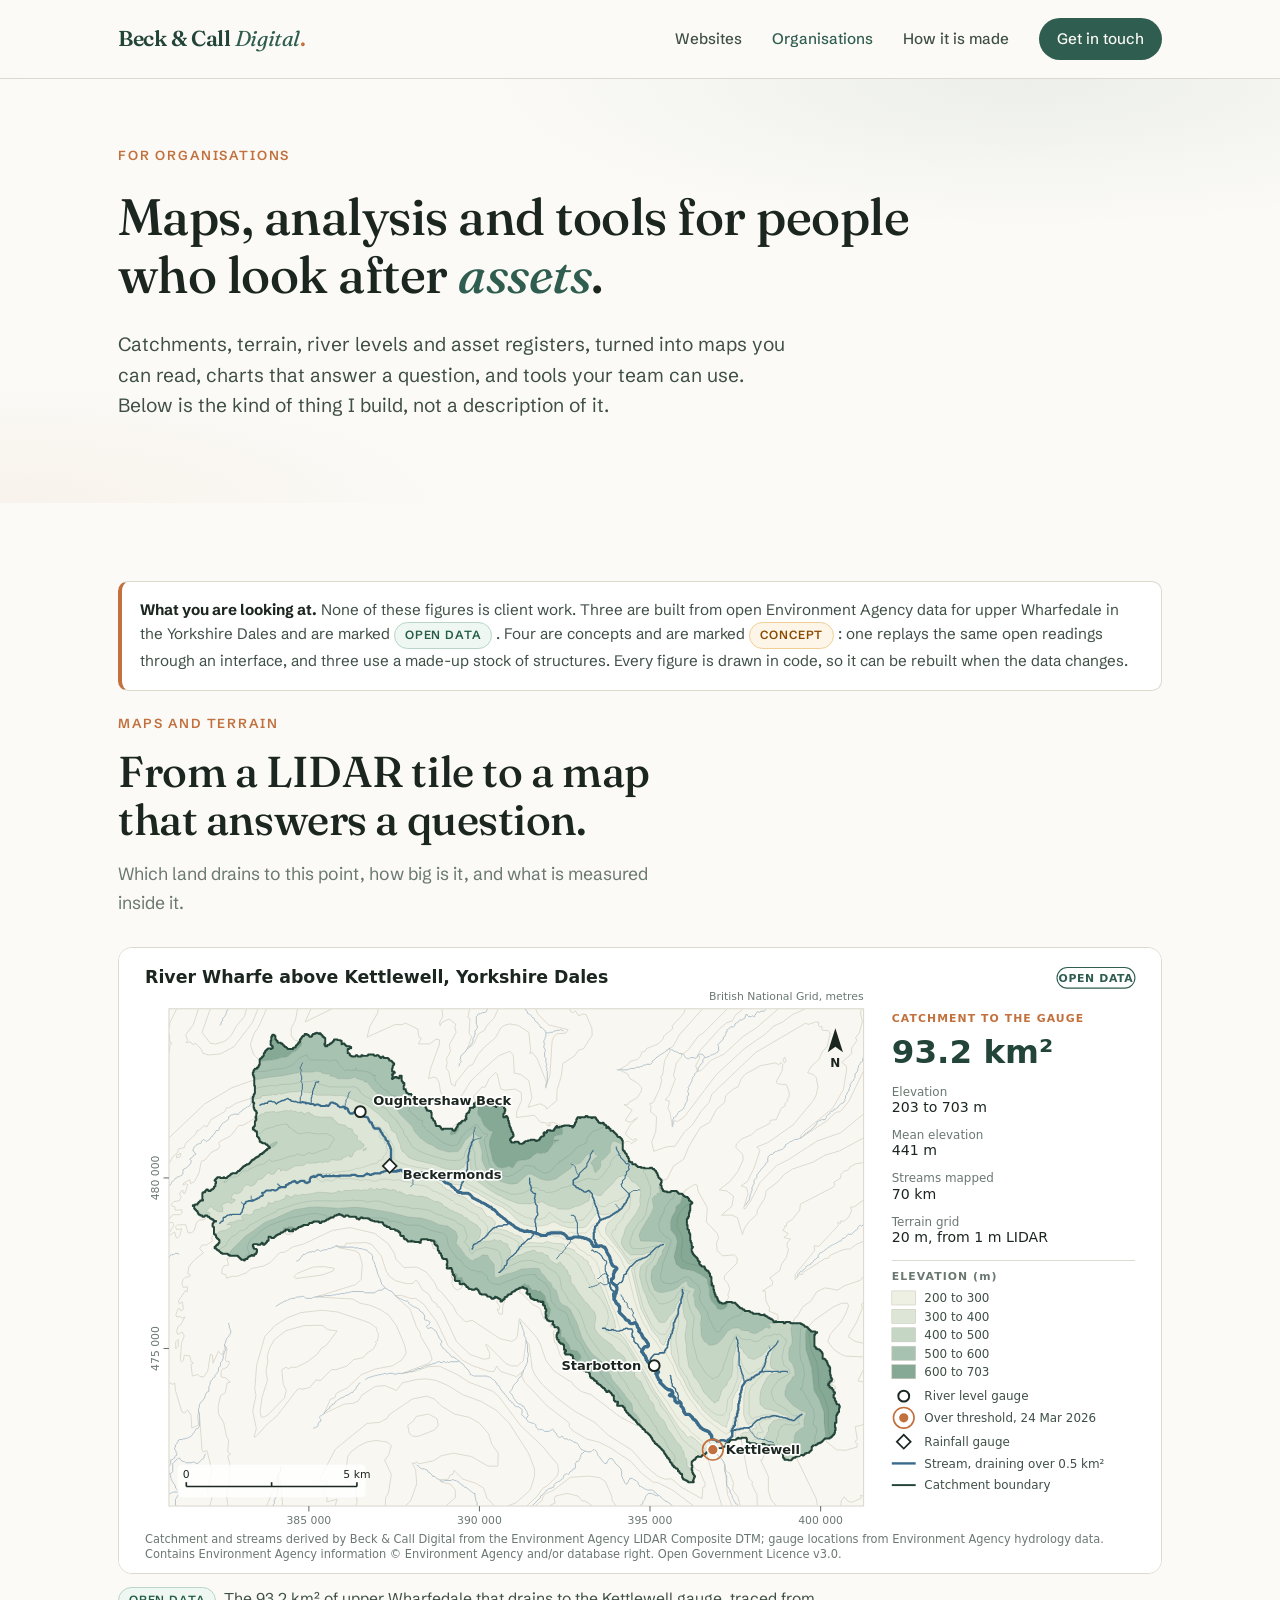
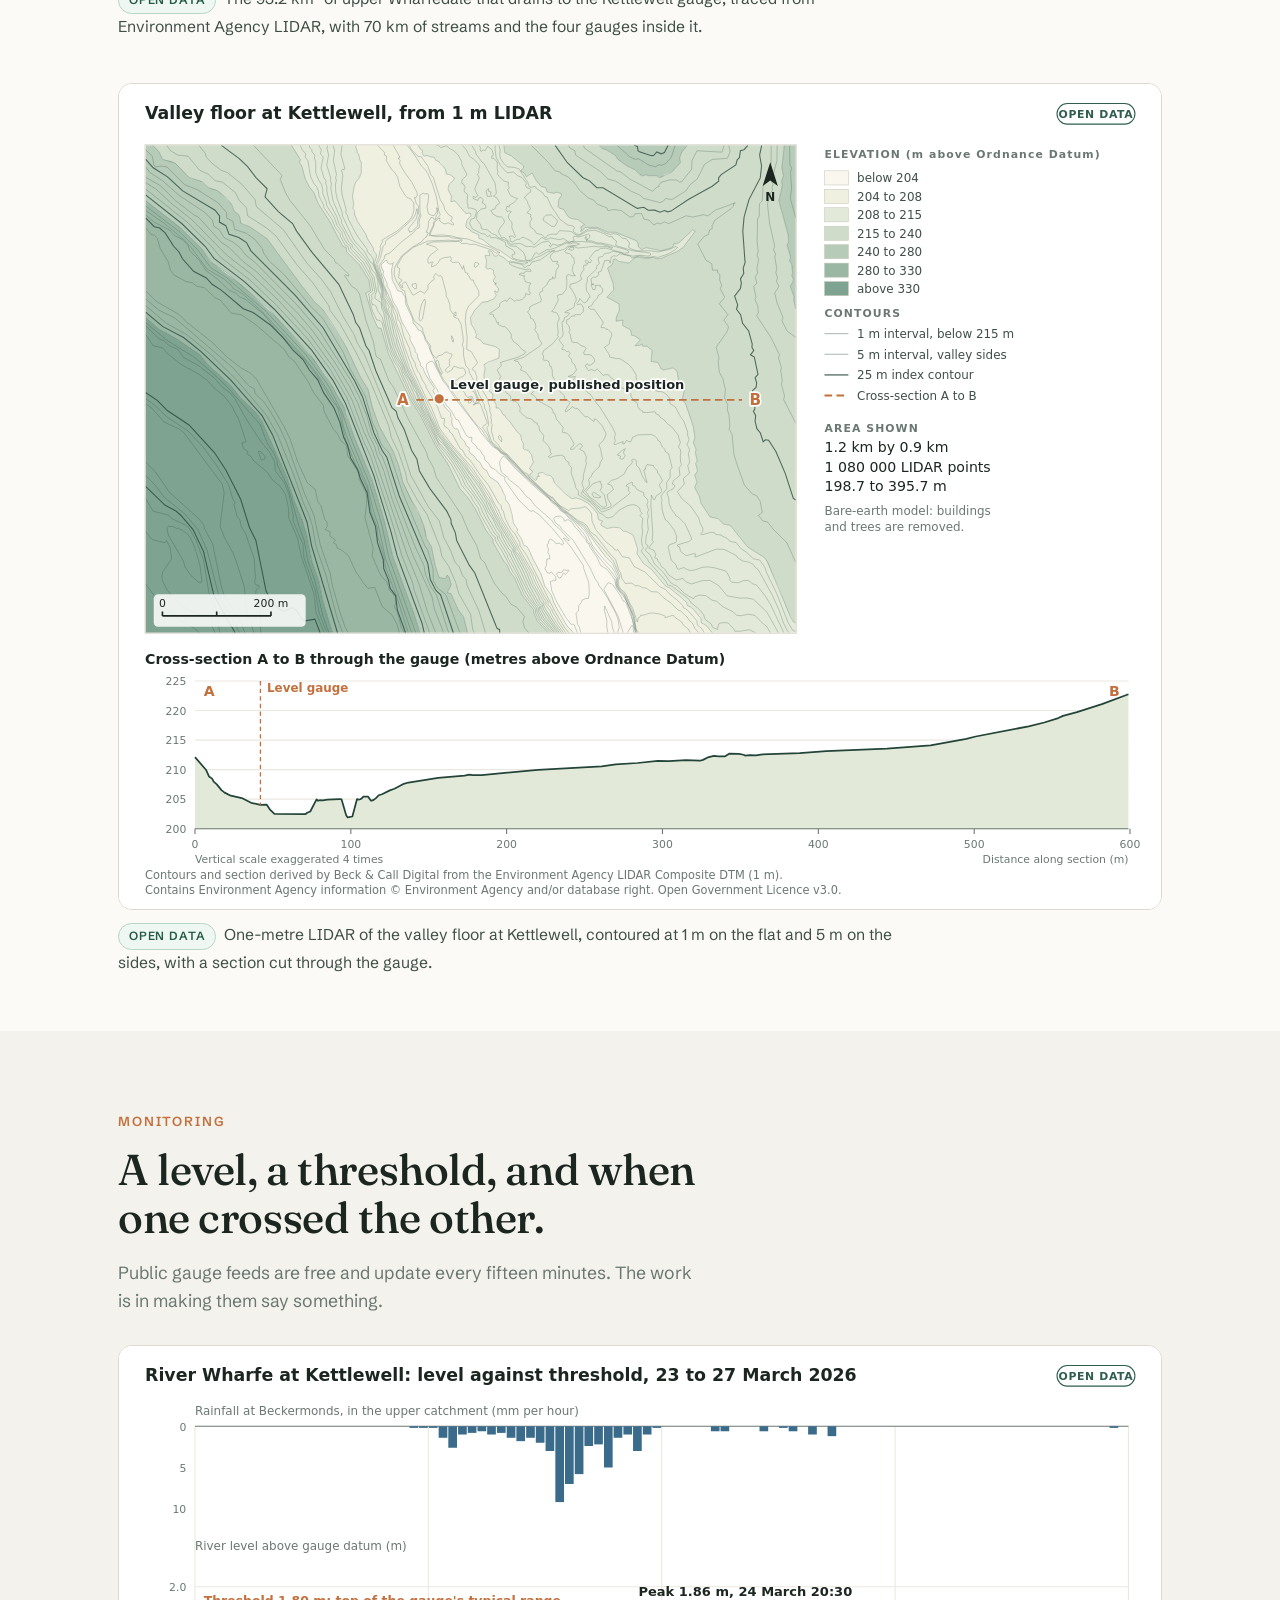
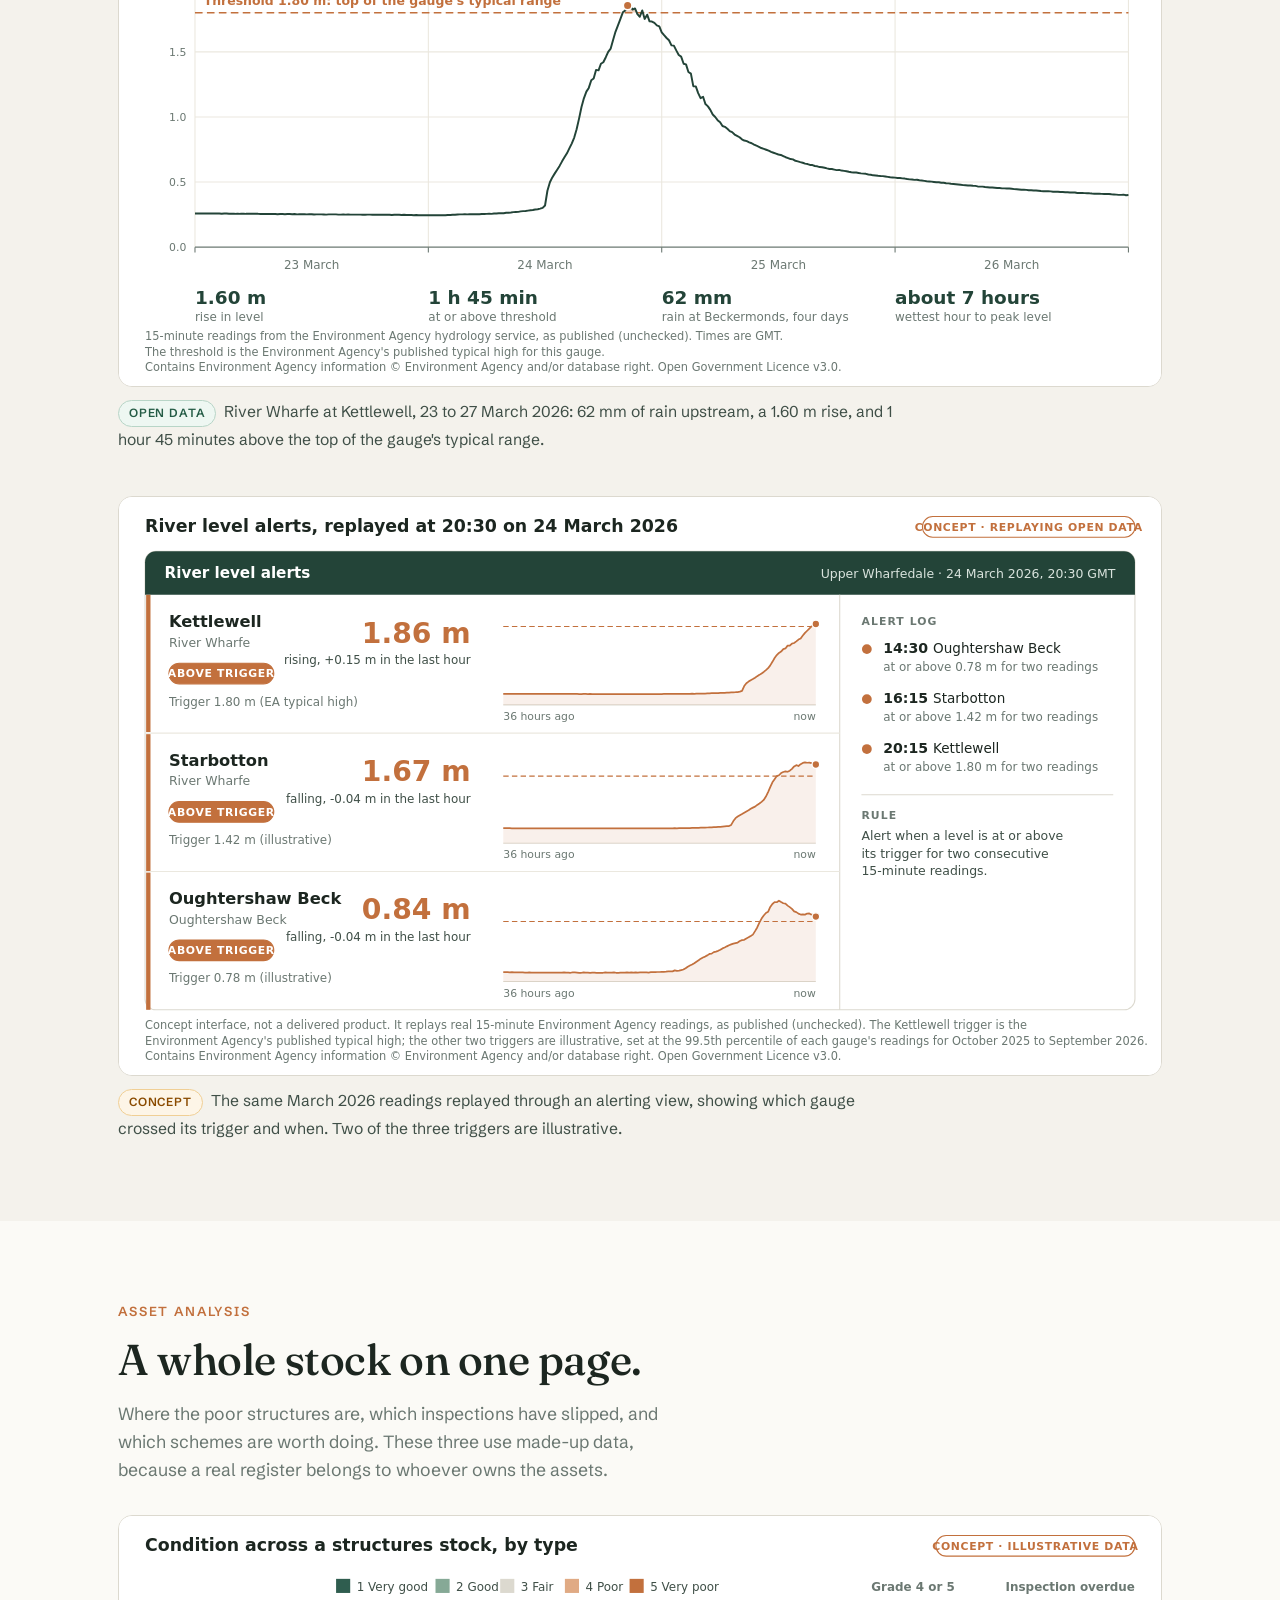
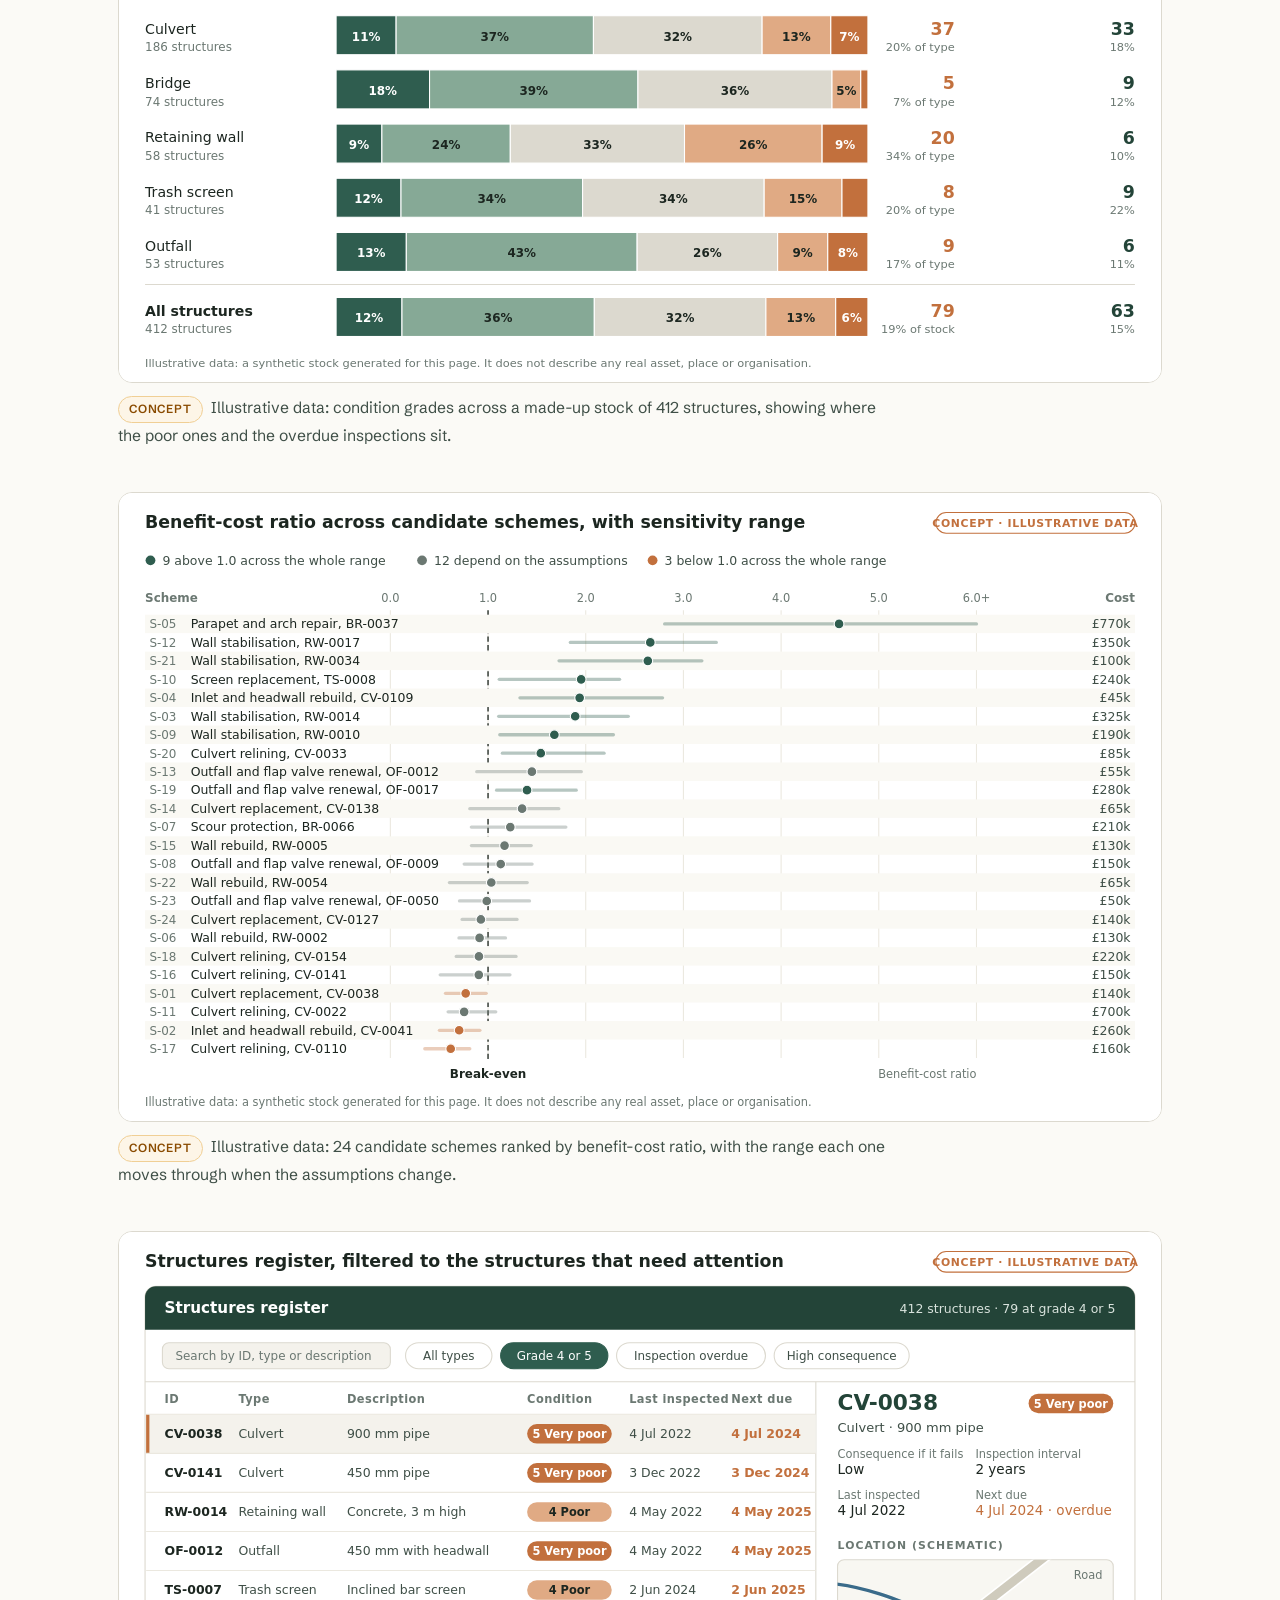
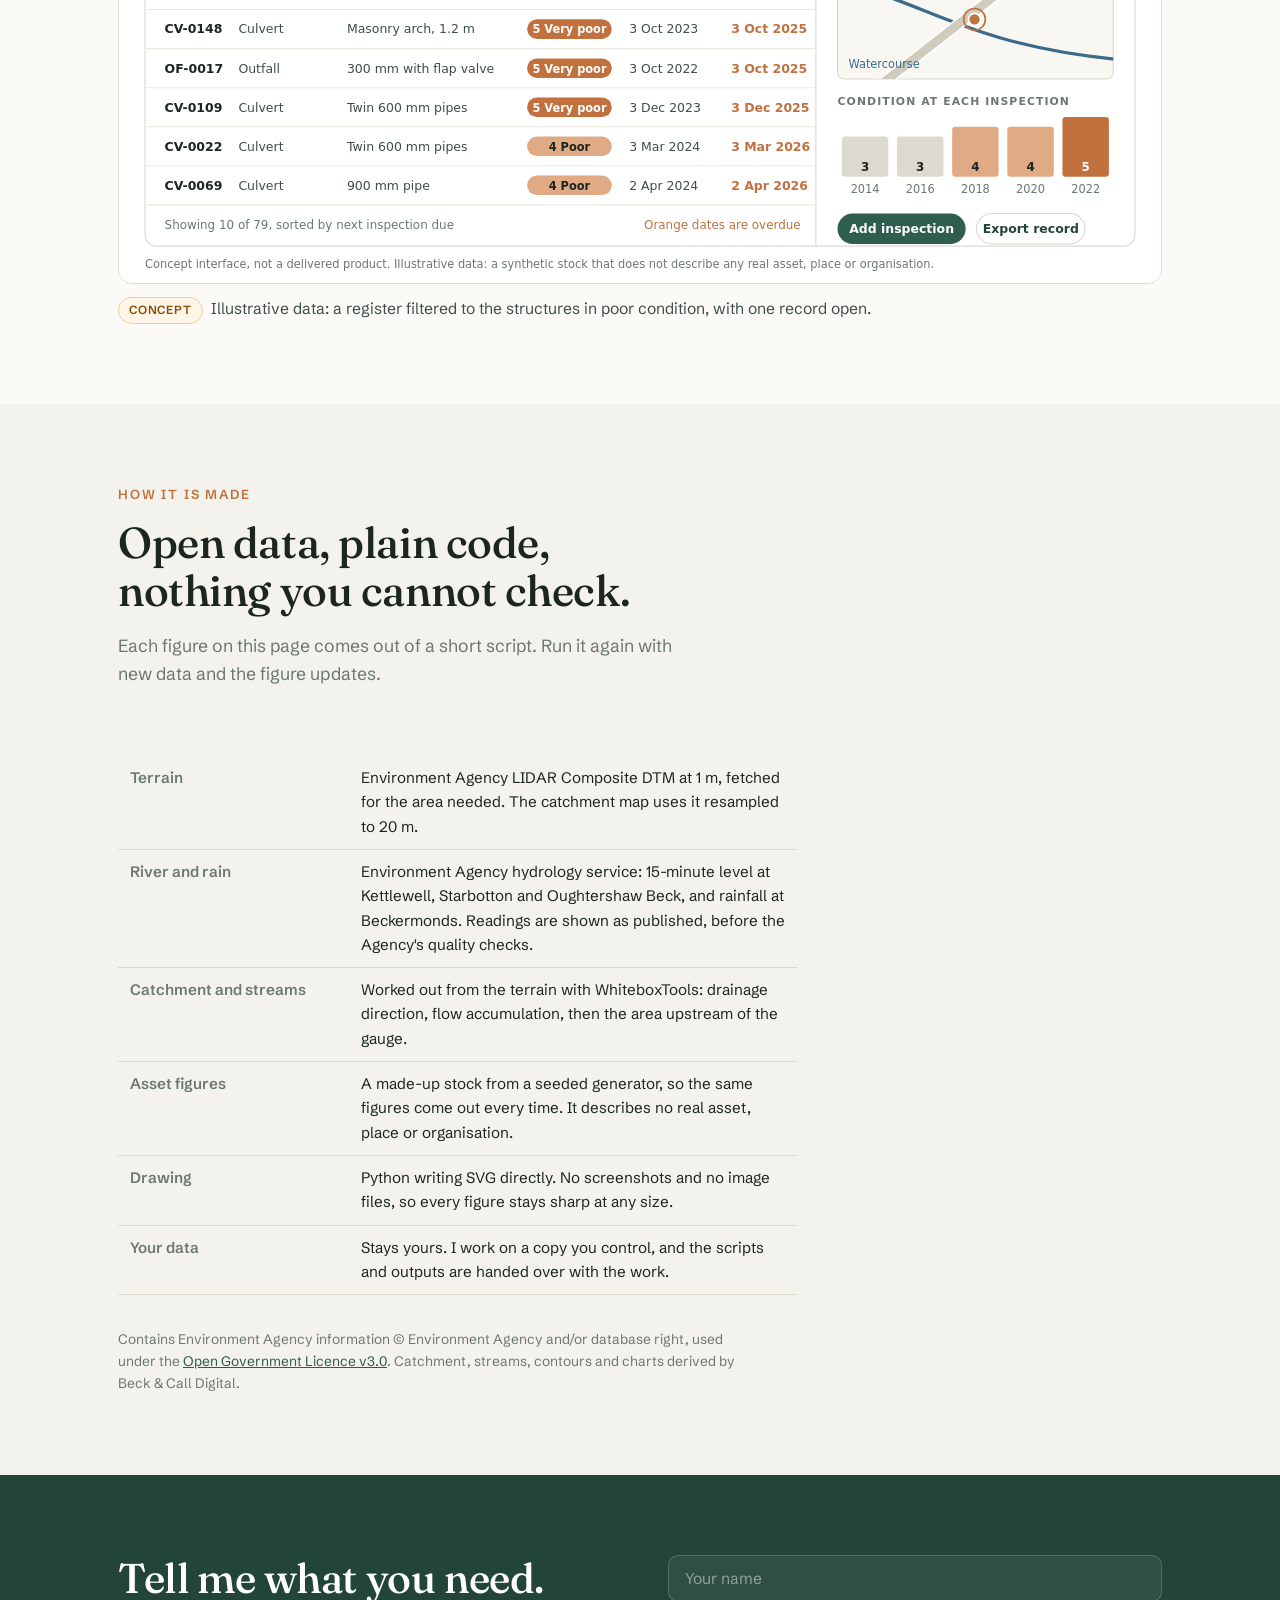
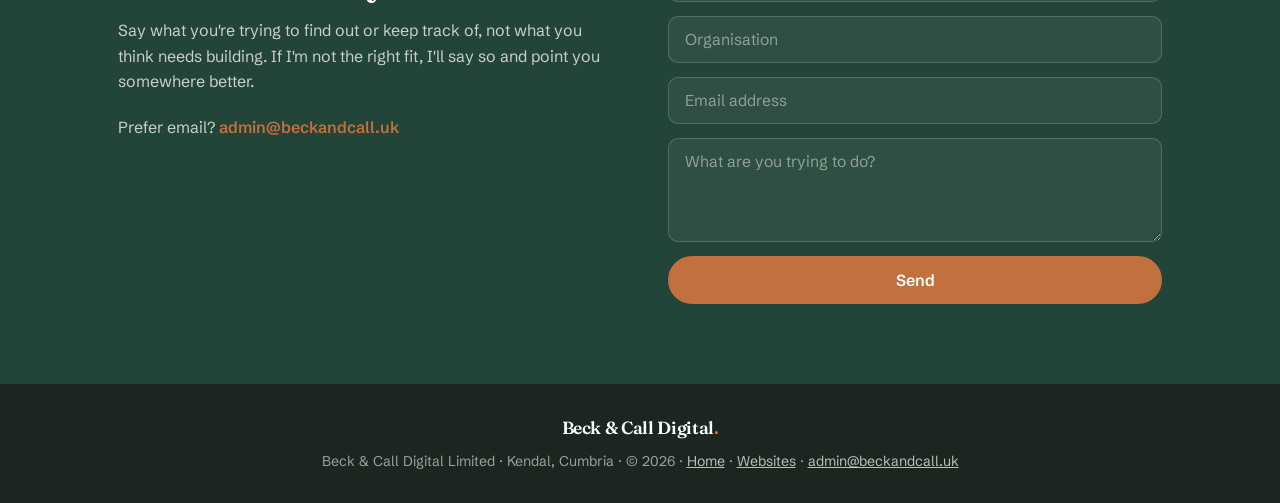
==== organisations.html @ df338431 "feat: organisations page with seven figures built in code Catchment map, LIDAR terrain, river level " ====
<!DOCTYPE html>
<html lang="en-GB">
<head>
<meta charset="UTF-8">
<meta name="viewport" content="width=device-width, initial-scale=1.0">
<title>For Organisations — Maps, Analysis and Asset Tools | Beck &amp; Call Digital</title>
<meta name="description" content="Catchment maps, LIDAR terrain, river level analysis and asset registers, built in code from open data. Examples you can inspect, each one labelled as open data or concept.">
<link rel="canonical" href="https://beckandcall.uk/organisations.html">

<meta property="og:type" content="website">
<meta property="og:url" content="https://beckandcall.uk/organisations.html">
<meta property="og:site_name" content="Beck &amp; Call Digital">
<meta property="og:title" content="For Organisations — Maps, Analysis and Asset Tools | Beck &amp; Call Digital">
<meta property="og:description" content="Catchment maps, LIDAR terrain, river level analysis and asset registers, built in code from open data.">
<meta property="og:locale" content="en_GB">
<meta name="twitter:card" content="summary">

<link rel="preconnect" href="https://fonts.googleapis.com">
<link rel="preconnect" href="https://fonts.gstatic.com" crossorigin>
<link href="https://fonts.googleapis.com/css2?family=Fraunces:opsz,wght@9..144,400;9..144,500;9..144,600&family=Schibsted+Grotesk:wght@400;500;600&display=swap" rel="stylesheet">
<link rel="stylesheet" href="assets/site.css">
</head>
<body>

<nav>
  <div class="nav-inner">
    <a class="logo" href="/">Beck &amp; Call <span class="logo-sub">Digital</span><span>.</span></a>
    <div class="nav-links">
      <a href="websites.html">Websites</a>
      <a href="organisations.html" aria-current="page">Organisations</a>
      <a href="#how">How it is made</a>
      <a href="#contact" class="nav-cta">Get in touch</a>
    </div>
  </div>
</nav>

<header class="hero short">
  <div class="wrap">
    <div class="eyebrow">For organisations</div>
    <h1>Maps, analysis and tools for people who look after <em>assets</em>.</h1>
    <p class="lede">Catchments, terrain, river levels and asset registers, turned into maps you can read, charts that answer a question, and tools your team can use. Below is the kind of thing I build, not a description of it.</p>
  </div>
</header>

<section class="tight figs">
  <div class="wrap">
    <div class="note">
      <strong>What you are looking at.</strong> None of these figures is client work. Three are built from open Environment Agency data for upper Wharfedale in the Yorkshire Dales and are marked <span class="status live">Open data</span>. Four are concepts and are marked <span class="status building">Concept</span>: one replays the same open readings through an interface, and three use a made-up stock of structures. Every figure is drawn in code, so it can be rebuilt when the data changes.
    </div>

    <div class="section-head">
      <div class="eyebrow">Maps and terrain</div>
      <h2>From a LIDAR tile to a map that answers a question.</h2>
      <p>Which land drains to this point, how big is it, and what is measured inside it.</p>
    </div>

    <figure class="fig">
      <div class="fig-scroll">
        <a href="assets/org/catchment-map.svg"><img src="assets/org/catchment-map.svg" width="960" height="576" alt="Map of the catchment draining to the Kettlewell river level gauge in the Yorkshire Dales, with elevation bands, the derived stream network and four Environment Agency gauges."></a>
      </div>
      <figcaption><span class="status live">Open data</span> The 93.2 km² of upper Wharfedale that drains to the Kettlewell gauge, traced from Environment Agency LIDAR, with 70 km of streams and the four gauges inside it.</figcaption>
    </figure>

    <figure class="fig">
      <div class="fig-scroll">
        <a href="assets/org/valley-lidar.svg"><img src="assets/org/valley-lidar.svg" width="960" height="760" loading="lazy" alt="Contour map of the valley floor at Kettlewell built from 1 metre LIDAR, with a terrain cross-section through the river level gauge."></a>
      </div>
      <figcaption><span class="status live">Open data</span> One-metre LIDAR of the valley floor at Kettlewell, contoured at 1 m on the flat and 5 m on the sides, with a section cut through the gauge.</figcaption>
    </figure>
  </div>
</section>

<section class="examples figs">
  <div class="wrap">
    <div class="section-head">
      <div class="eyebrow">Monitoring</div>
      <h2>A level, a threshold, and when one crossed the other.</h2>
      <p>Public gauge feeds are free and update every fifteen minutes. The work is in making them say something.</p>
    </div>

    <figure class="fig">
      <div class="fig-scroll">
        <a href="assets/org/level-threshold.svg"><img src="assets/org/level-threshold.svg" width="960" height="590" loading="lazy" alt="Chart of river level at the Kettlewell gauge from 23 to 27 March 2026 against the top of its typical range, with hourly rainfall at Beckermonds above."></a>
      </div>
      <figcaption><span class="status live">Open data</span> River Wharfe at Kettlewell, 23 to 27 March 2026: 62 mm of rain upstream, a 1.60 m rise, and 1 hour 45 minutes above the top of the gauge's typical range.</figcaption>
    </figure>

    <figure class="fig">
      <div class="fig-scroll">
        <a href="assets/org/level-alerts.svg"><img src="assets/org/level-alerts.svg" width="960" height="532" loading="lazy" alt="Interface concept showing three river level gauges against their triggers at 20:30 on 24 March 2026, with a log of when each trigger was crossed."></a>
      </div>
      <figcaption><span class="status building">Concept</span> The same March 2026 readings replayed through an alerting view, showing which gauge crossed its trigger and when. Two of the three triggers are illustrative.</figcaption>
    </figure>
  </div>
</section>

<section class="figs">
  <div class="wrap">
    <div class="section-head">
      <div class="eyebrow">Asset analysis</div>
      <h2>A whole stock on one page.</h2>
      <p>Where the poor structures are, which inspections have slipped, and which schemes are worth doing. These three use made-up data, because a real register belongs to whoever owns the assets.</p>
    </div>

    <figure class="fig">
      <div class="fig-scroll">
        <a href="assets/org/condition-distribution.svg"><img src="assets/org/condition-distribution.svg" width="960" height="430" loading="lazy" alt="Stacked bars showing the share of 412 synthetic structures at each condition grade, by type, with counts of poor structures and overdue inspections."></a>
      </div>
      <figcaption><span class="status building">Concept</span> Illustrative data: condition grades across a made-up stock of 412 structures, showing where the poor ones and the overdue inspections sit.</figcaption>
    </figure>

    <figure class="fig">
      <div class="fig-scroll">
        <a href="assets/org/benefit-cost.svg"><img src="assets/org/benefit-cost.svg" width="960" height="578" loading="lazy" alt="Ranked chart of 24 synthetic candidate schemes showing each benefit-cost ratio with its sensitivity range against a break-even line."></a>
      </div>
      <figcaption><span class="status building">Concept</span> Illustrative data: 24 candidate schemes ranked by benefit-cost ratio, with the range each one moves through when the assumptions change.</figcaption>
    </figure>

    <figure class="fig">
      <div class="fig-scroll">
        <a href="assets/org/structures-register.svg"><img src="assets/org/structures-register.svg" width="960" height="600" loading="lazy" alt="Interface concept showing a register of structures filtered to poor condition, sorted by inspection due date, with one culvert record open."></a>
      </div>
      <figcaption><span class="status building">Concept</span> Illustrative data: a register filtered to the structures in poor condition, with one record open.</figcaption>
    </figure>
  </div>
</section>

<section id="how" class="examples">
  <div class="wrap">
    <div class="section-head">
      <div class="eyebrow">How it is made</div>
      <h2>Open data, plain code, nothing you cannot check.</h2>
      <p>Each figure on this page comes out of a short script. Run it again with new data and the figure updates.</p>
    </div>
    <div class="prose wrap-scroll">
      <table class="spec">
        <tr><th>Terrain</th><td>Environment Agency LIDAR Composite DTM at 1 m, fetched for the area needed. The catchment map uses it resampled to 20 m.</td></tr>
        <tr><th>River and rain</th><td>Environment Agency hydrology service: 15-minute level at Kettlewell, Starbotton and Oughtershaw Beck, and rainfall at Beckermonds. Readings are shown as published, before the Agency's quality checks.</td></tr>
        <tr><th>Catchment and streams</th><td>Worked out from the terrain with WhiteboxTools: drainage direction, flow accumulation, then the area upstream of the gauge.</td></tr>
        <tr><th>Asset figures</th><td>A made-up stock from a seeded generator, so the same figures come out every time. It describes no real asset, place or organisation.</td></tr>
        <tr><th>Drawing</th><td>Python writing SVG directly. No screenshots and no image files, so every figure stays sharp at any size.</td></tr>
        <tr><th>Your data</th><td>Stays yours. I work on a copy you control, and the scripts and outputs are handed over with the work.</td></tr>
      </table>
    </div>
    <p class="credit">Contains Environment Agency information © Environment Agency and/or database right, used under the <a href="https://www.nationalarchives.gov.uk/doc/open-government-licence/version/3/">Open Government Licence v3.0</a>. Catchment, streams, contours and charts derived by Beck &amp; Call Digital.</p>
  </div>
</section>

<section id="contact" class="contact">
  <div class="wrap">
    <div class="contact-inner">
      <div>
        <h2>Tell me what you need.</h2>
        <p>Say what you're trying to find out or keep track of, not what you think needs building. If I'm not the right fit, I'll say so and point you somewhere better.</p>
        <p>Prefer email? <a href="mailto:admin@beckandcall.uk" class="mail">admin@beckandcall.uk</a></p>
      </div>
      <form action="https://formspree.io/f/mjgzqvgj" method="POST">
        <input type="text" name="name" placeholder="Your name" required>
        <input type="text" name="business" placeholder="Organisation" required>
        <input type="email" name="email" placeholder="Email address" required>
        <textarea name="message" rows="4" placeholder="What are you trying to do?" required></textarea>
        <button type="submit">Send</button>
      </form>
    </div>
  </div>
</section>

<footer>
  <span class="logo">Beck &amp; Call Digital<span style="color:var(--accent)">.</span></span>
  Beck &amp; Call Digital Limited · Kendal, Cumbria · © 2026 ·
  <a href="/">Home</a> ·
  <a href="websites.html">Websites</a> ·
  <a href="mailto:admin@beckandcall.uk">admin@beckandcall.uk</a>
</footer>

</body>
</html>
---- assets/site.css ----
/* Beck & Call — shared stylesheet for beckandcall.uk.
   Extracted from the original single-file index.html when the site became multi-page
   (overview / technology / websites / project pages). Static CSS, no build step. */

:root {
  --ink: #1c2620;
  --slate: #3f4f47;
  --stone: #6b7872;
  --mist: #f4f2ec;
  --paper: #fbfaf6;
  --moss: #2f5d4f;
  --moss-deep: #234438;
  --accent: #c2703d;
  --line: #dcd9cf;
}
* { margin: 0; padding: 0; box-sizing: border-box; }
html { scroll-behavior: smooth; }
body {
  font-family: 'Schibsted Grotesk', sans-serif;
  color: var(--ink);
  background: var(--paper);
  line-height: 1.6;
  -webkit-font-smoothing: antialiased;
}
.wrap { max-width: 1100px; margin: 0 auto; padding: 0 28px; }
h1, h2, h3 { font-family: 'Fraunces', serif; font-weight: 500; line-height: 1.12; letter-spacing: -0.01em; }
a { color: var(--moss); }

/* Nav */
nav {
  position: sticky; top: 0; z-index: 50;
  background: rgba(251,250,246,0.86);
  backdrop-filter: blur(10px);
  border-bottom: 1px solid var(--line);
}
.nav-inner { display: flex; justify-content: space-between; align-items: center; padding: 18px 28px; max-width: 1100px; margin: 0 auto; }
.logo { font-family: 'Fraunces', serif; font-size: 1.35rem; font-weight: 600; color: var(--moss-deep); letter-spacing: -0.02em; text-decoration: none; }
.logo span { color: var(--accent); }
.logo .logo-sub { color: var(--moss); font-weight: 400; font-style: italic; }

/* Services: a simple two-by-two grid of plain cards */
.svc-grid { display: grid; grid-template-columns: repeat(2, 1fr); gap: 24px; }
.svc {
  background: #fff; border: 1px solid var(--line); border-radius: 16px; padding: 28px 28px 30px;
  text-decoration: none; color: inherit; display: flex; flex-direction: column; gap: 8px;
  transition: transform .2s, box-shadow .2s;
}
a.svc:hover { transform: translateY(-4px); box-shadow: 0 18px 40px -22px rgba(35,68,56,0.4); }
.svc .tag { font-size: 0.78rem; font-weight: 600; letter-spacing: 0.08em; text-transform: uppercase; color: var(--accent); }
.svc h3 { font-size: 1.35rem; color: var(--moss-deep); }
.svc p { color: var(--slate); font-size: 0.98rem; }
.svc-link { margin-top: auto; padding-top: 6px; font-weight: 600; color: var(--moss); font-size: 0.95rem; }
@media (max-width: 760px) { .svc-grid { grid-template-columns: 1fr; } }
.nav-links { display: flex; gap: 30px; align-items: center; }
.nav-links a { color: var(--slate); text-decoration: none; font-size: 0.95rem; font-weight: 500; transition: color .2s; }
.nav-links a:hover, .nav-links a[aria-current="page"] { color: var(--moss); }
.nav-cta { background: var(--moss); color: var(--paper) !important; padding: 9px 18px; border-radius: 100px; }
.nav-cta:hover { background: var(--moss-deep); color: #fff !important; }
@media (max-width: 720px){ .nav-links { gap: 16px; } .nav-links a:not(.nav-cta){ font-size: 0.86rem; } }

/* Hero */
.hero { padding: 90px 0 80px; position: relative; overflow: hidden; }
.hero::before {
  content:''; position:absolute; inset:0;
  background:
    radial-gradient(ellipse 60% 50% at 80% 0%, rgba(47,93,79,0.07), transparent 70%),
    radial-gradient(ellipse 50% 40% at 0% 100%, rgba(194,112,61,0.06), transparent 70%);
  pointer-events:none;
}
.hero.short { padding: 66px 0 46px; }
.eyebrow { font-size: 0.82rem; font-weight: 600; letter-spacing: 0.14em; text-transform: uppercase; color: var(--accent); margin-bottom: 22px; }
.hero h1 { font-size: clamp(2.4rem, 6vw, 4rem); max-width: 18ch; margin-bottom: 26px; color: var(--ink); }
.hero.short h1 { font-size: clamp(2.1rem, 5vw, 3.2rem); max-width: 24ch; }
.hero h1 em { font-style: italic; color: var(--moss); }
.hero p { font-size: 1.2rem; color: var(--slate); max-width: 56ch; margin-bottom: 36px; }
.btn-row { display: flex; gap: 14px; flex-wrap: wrap; }
.btn {
  display: inline-block; padding: 14px 28px; border-radius: 100px;
  font-weight: 600; font-size: 1rem; text-decoration: none; transition: all .2s; cursor: pointer; border: none;
}
.btn-primary { background: var(--moss); color: var(--paper); }
.btn-primary:hover { background: var(--moss-deep); transform: translateY(-1px); }
.btn-ghost { background: transparent; color: var(--moss-deep); border: 1.5px solid var(--line); }
.btn-ghost:hover { border-color: var(--moss); }

/* Section base */
section { padding: 80px 0; }
section.tight { padding: 56px 0; }
.section-head { max-width: 58ch; margin-bottom: 50px; }
.section-head .eyebrow { margin-bottom: 14px; }
.section-head h2 { font-size: clamp(1.9rem, 4vw, 2.7rem); margin-bottom: 16px; }
.section-head p { font-size: 1.1rem; color: var(--stone); }
.prose { max-width: 68ch; }
.prose p, .prose ul { margin-bottom: 16px; color: var(--slate); }
.prose ul { padding-left: 22px; }
.prose li { margin-bottom: 7px; }
.prose h3 { font-size: 1.25rem; margin: 30px 0 10px; color: var(--moss-deep); }
.lede { font-size: 1.15rem; color: var(--slate); }

/* Pitch strip */
.pitch { background: var(--moss-deep); color: var(--mist); }
.pitch .grid { display: grid; grid-template-columns: repeat(3, 1fr); gap: 40px; }
.pitch h3 { font-size: 1.25rem; color: #fff; margin-bottom: 10px; }
.pitch p { color: rgba(244,242,236,0.78); font-size: 0.98rem; }
.pitch .num { font-family:'Fraunces',serif; font-size: 1.6rem; color: var(--accent); margin-bottom: 8px; display:block; }
@media (max-width: 720px){ .pitch .grid{ grid-template-columns:1fr; gap:30px; } }

/* Tiers */
.tiers { display: grid; grid-template-columns: repeat(3,1fr); gap: 24px; }
.tier {
  background: #fff; border: 1px solid var(--line); border-radius: 16px; padding: 32px 28px;
  display: flex; flex-direction: column; transition: transform .2s, box-shadow .2s;
}
.tier:hover { transform: translateY(-4px); box-shadow: 0 18px 40px -22px rgba(35,68,56,0.4); }
.tier h3 { font-size: 1.35rem; margin-bottom: 6px; }
.tier .price { font-family:'Fraunces',serif; font-size: 2.3rem; font-weight:600; color: var(--moss-deep); margin: 8px 0 4px; }
.tier .price small { font-size: 0.9rem; color: var(--stone); font-family:'Schibsted Grotesk',sans-serif; font-weight:500; }
.tier .best-for { font-size: 0.92rem; color: var(--slate); margin: 14px 0 8px; line-height:1.45; }
.tier .examples-line { font-size: 0.82rem; color: var(--accent); font-weight:500; padding-bottom: 16px; border-bottom: 1px solid var(--line); }
.tier ul { list-style: none; margin: 18px 0 28px; flex-grow:1; }
.tier li { padding: 8px 0 8px 28px; position: relative; font-size: 0.96rem; color: var(--slate); border-bottom: 1px solid var(--mist); }
.tier li:last-child { border-bottom: none; }
.tier li::before { content:'✓'; position:absolute; left:0; color: var(--moss); font-weight:700; }
@media (max-width: 860px){ .tiers{ grid-template-columns:1fr; } }

/* Cards (services, examples, projects) */
.examples { background: var(--mist); }
.ex-grid { display: grid; grid-template-columns: repeat(3,1fr); gap: 24px; }
.ex-grid.two { grid-template-columns: repeat(2,1fr); }
.ex {
  background:#fff; border-radius:14px; overflow:hidden; border:1px solid var(--line);
  text-decoration:none; color:inherit; transition: transform .2s, box-shadow .2s; display:block;
}
.ex:hover { transform: translateY(-4px); box-shadow: 0 18px 40px -22px rgba(35,68,56,0.4); }
.ex .thumb { height: 150px; display:flex; align-items:center; justify-content:center; font-family:'Fraunces',serif; font-size:1.4rem; color:#fff; text-align:center; padding: 0 16px; }
.ex:nth-child(1) .thumb { background: linear-gradient(135deg, #2f5d4f, #234438); }
.ex:nth-child(2) .thumb { background: linear-gradient(135deg, #3a6b8a, #2a4f66); }
.ex:nth-child(3) .thumb { background: linear-gradient(135deg, #b5673a, #8f4f2c); }
.ex .body { padding: 20px 22px 24px; }
.ex .tag { font-size:0.78rem; font-weight:600; letter-spacing:0.08em; text-transform:uppercase; color:var(--accent); }
.ex h3 { font-size:1.15rem; margin:6px 0 6px; }
.ex p { font-size:0.92rem; color:var(--stone); }
@media (max-width: 860px){ .ex-grid, .ex-grid.two { grid-template-columns:1fr; } }

/* Why me / two-column grids */
.why-grid { display:grid; grid-template-columns: repeat(2,1fr); gap: 32px 56px; }
.why-item h3 { font-size:1.2rem; margin-bottom:8px; color:var(--moss-deep); }
.why-item p { color: var(--slate); font-size:0.98rem; }
@media (max-width: 720px){ .why-grid{ grid-template-columns:1fr; } }

/* Status labels and notes */
.status { display:inline-block; font-size:0.74rem; font-weight:600; letter-spacing:0.07em; text-transform:uppercase;
  padding:3px 10px; border-radius:100px; border:1px solid var(--line); color:var(--slate); background:#fff; }
.status.live { color:#255c46; border-color:#b8d5c7; background:#eef7f2; }
.status.building { color:#8a4b00; border-color:#f0cf95; background:#fdf5e7; }
.note {
  background:#fff; border:1px solid var(--line); border-left:4px solid var(--accent);
  border-radius:10px; padding:16px 18px; font-size:0.95rem; color:var(--slate); margin: 22px 0;
}
.note strong { color: var(--ink); }
table.spec { width:100%; border-collapse:collapse; margin: 18px 0 8px; font-size:0.95rem; }
table.spec th, table.spec td { text-align:left; padding:10px 12px; border-bottom:1px solid var(--line); vertical-align:top; }
table.spec th { color: var(--stone); font-weight:600; width:34%; }
.wrap-scroll { overflow-x:auto; }

/* Contact */
.contact { background: var(--moss-deep); color: var(--mist); }
.contact-inner { display:grid; grid-template-columns: 1fr 1fr; gap: 56px; align-items:start; }
.contact h2 { color:#fff; font-size: clamp(1.9rem,4vw,2.6rem); margin-bottom:16px; }
.contact p { color: rgba(244,242,236,0.8); margin-bottom: 20px; }
.contact a.mail { color: var(--accent); text-decoration:none; font-weight:600; }
form { display:flex; flex-direction:column; gap:14px; }
form input, form textarea {
  background: rgba(255,255,255,0.06); border:1px solid rgba(255,255,255,0.18); border-radius:10px;
  padding:13px 16px; color:#fff; font-family:inherit; font-size:0.98rem;
}
form input::placeholder, form textarea::placeholder { color: rgba(244,242,236,0.5); }
form input:focus, form textarea:focus { outline:none; border-color: var(--accent); }
form button { background: var(--accent); color:#fff; padding:14px; border:none; border-radius:100px; font-weight:600; font-size:1rem; cursor:pointer; font-family:inherit; transition: background .2s; }
form button:hover { background:#a85c2f; }
@media (max-width: 720px){ .contact-inner{ grid-template-columns:1fr; gap:36px; } }

footer { background: var(--ink); color: rgba(244,242,236,0.6); text-align:center; padding: 30px; font-size:0.88rem; }
footer .logo { font-size:1.1rem; display:block; margin-bottom:8px; color:#fff; }
footer a { color: rgba(244,242,236,0.75); }
footer .legal { display: block; margin-top: 8px; font-size: 0.8rem; color: rgba(244,242,236,0.5); }

/* Figures (organisations page): SVG built by tools/org-visuals, each with a one-line caption */
.figs .section-head { margin-bottom: 30px; }
.figs .fig + .section-head, .figs .note + .section-head { margin-top: 20px; }
.fig { margin: 0 0 44px; }
.fig:last-child { margin-bottom: 0; }
.fig-scroll { background: #fff; border: 1px solid var(--line); border-radius: 14px; overflow-x: auto; }
.fig-scroll a { display: block; }
.fig img { display: block; width: 100%; height: auto; min-width: 760px; }
.fig figcaption { margin-top: 12px; font-size: 0.98rem; color: var(--slate); max-width: 78ch; }
.fig figcaption .status, .note .status { margin-right: 4px; }
.credit { margin-top: 26px; font-size: 0.86rem; color: var(--stone); max-width: 78ch; }

/* Phones: the logo takes the first row, page links the second; in-page anchor links drop out */
@media (max-width: 600px) {
  .nav-inner { flex-wrap: wrap; row-gap: 10px; padding: 14px 20px; }
  .logo { white-space: nowrap; }
  .nav-links { width: 100%; justify-content: space-between; gap: 12px; }
  .nav-links a[href^="#"]:not(.nav-cta), .nav-links a[href^="/#"] { display: none; }
  .nav-links a:not(.nav-cta) { font-size: 0.95rem; }
}
@media (max-width: 800px) {
  .fig figcaption::after { content: " Swipe the figure sideways, or tap it to open it full size."; color: var(--stone); }
}
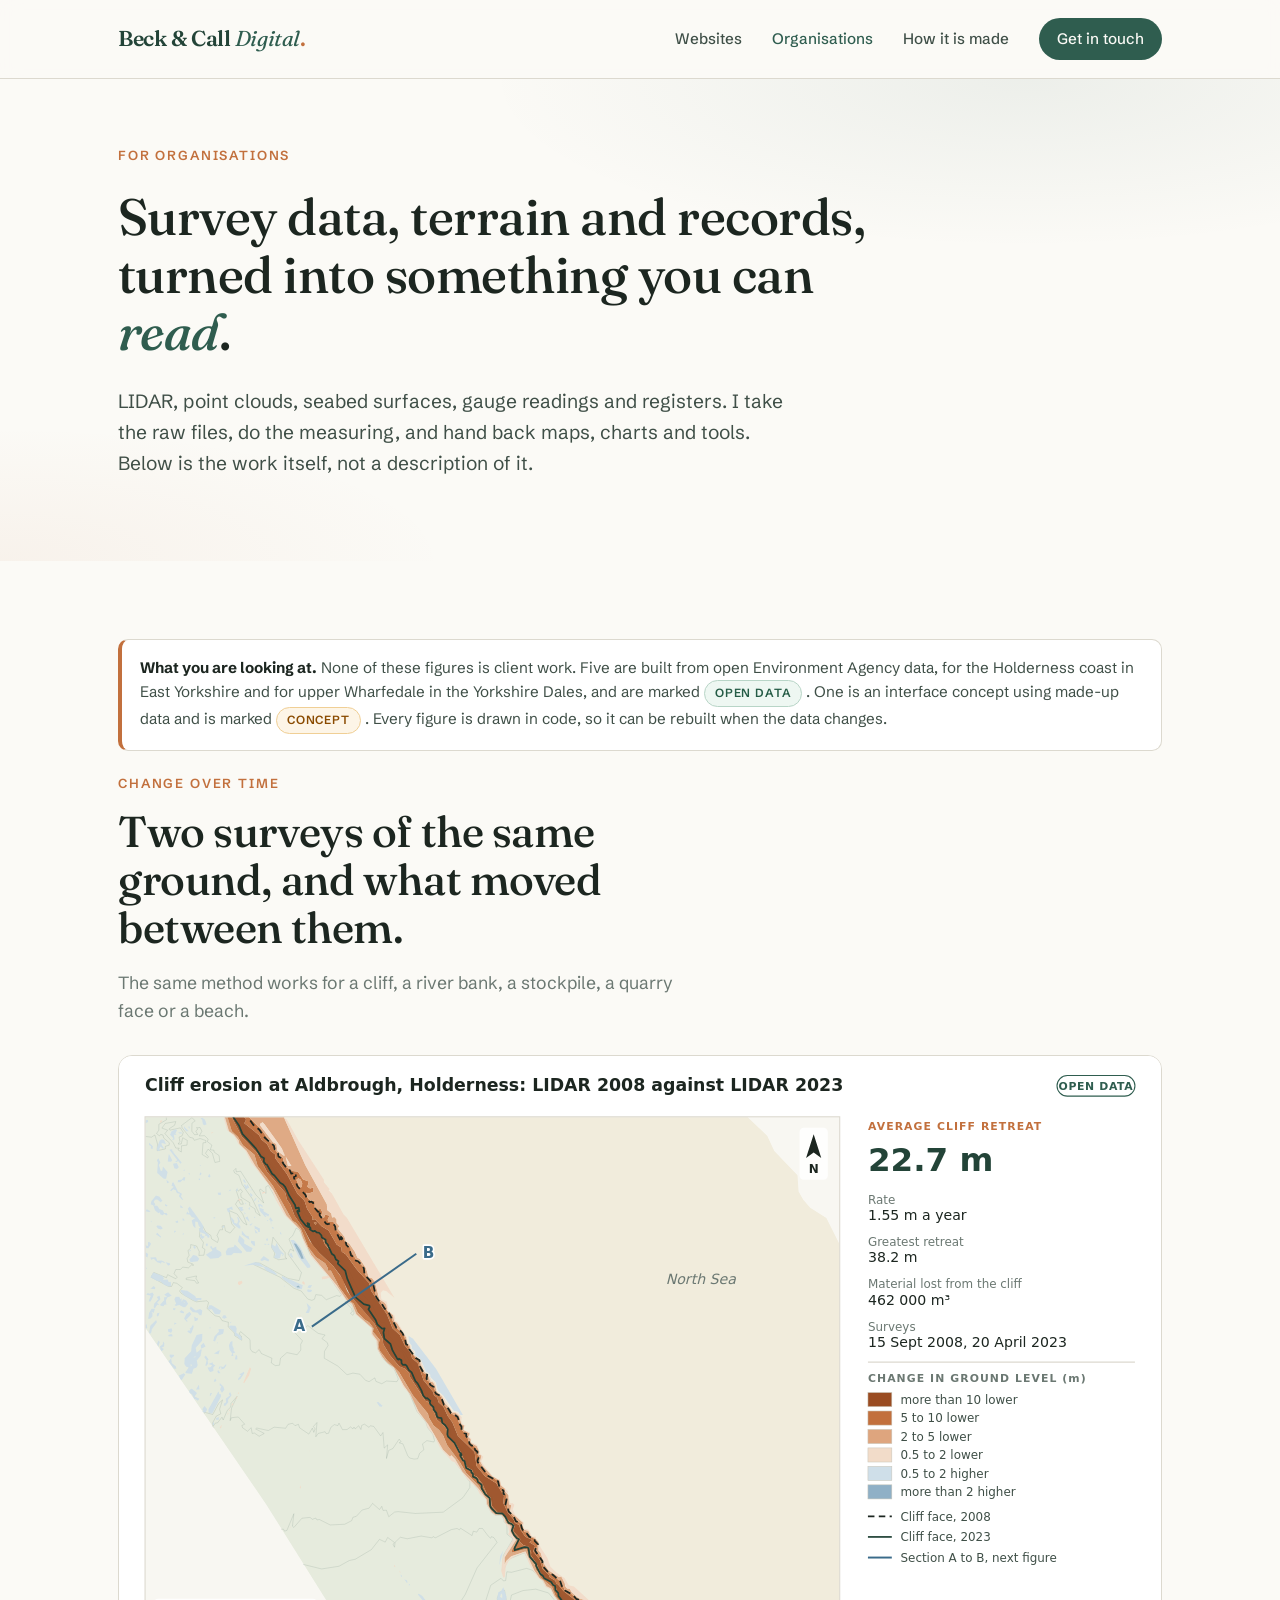
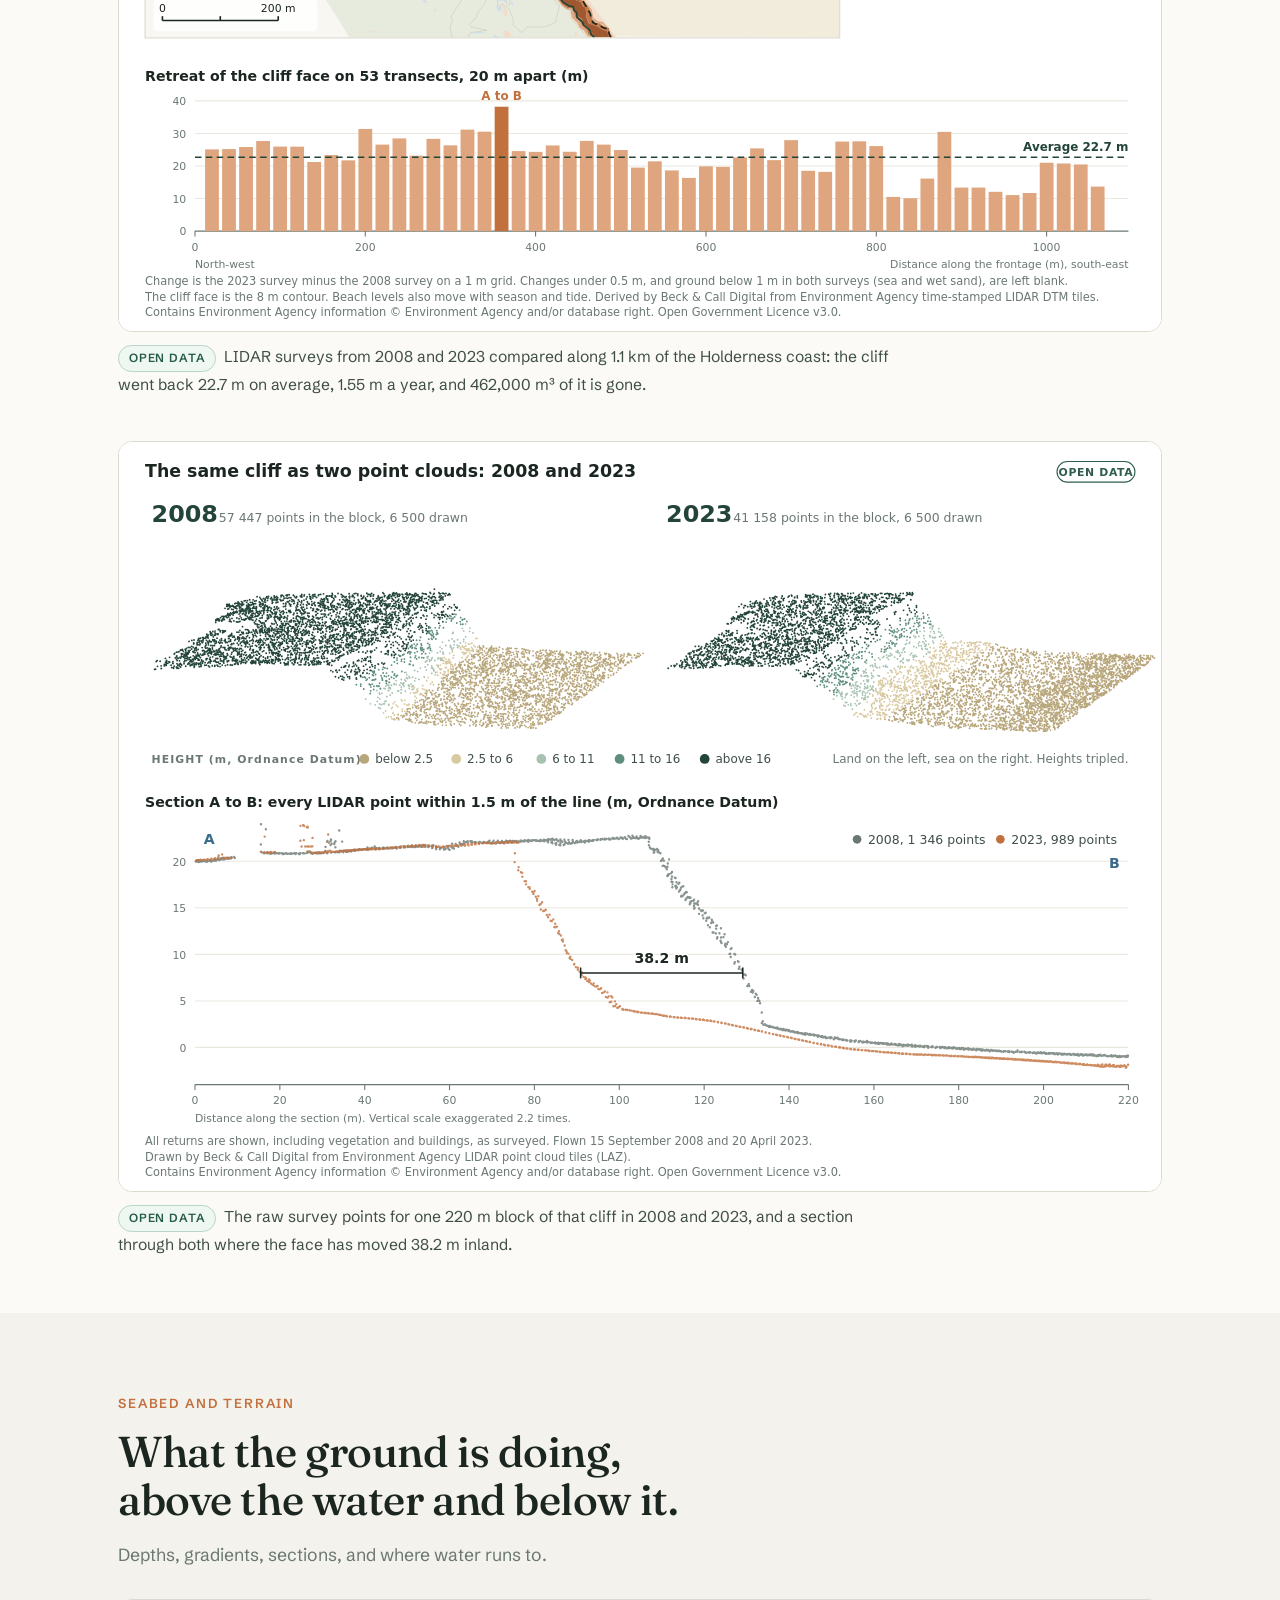
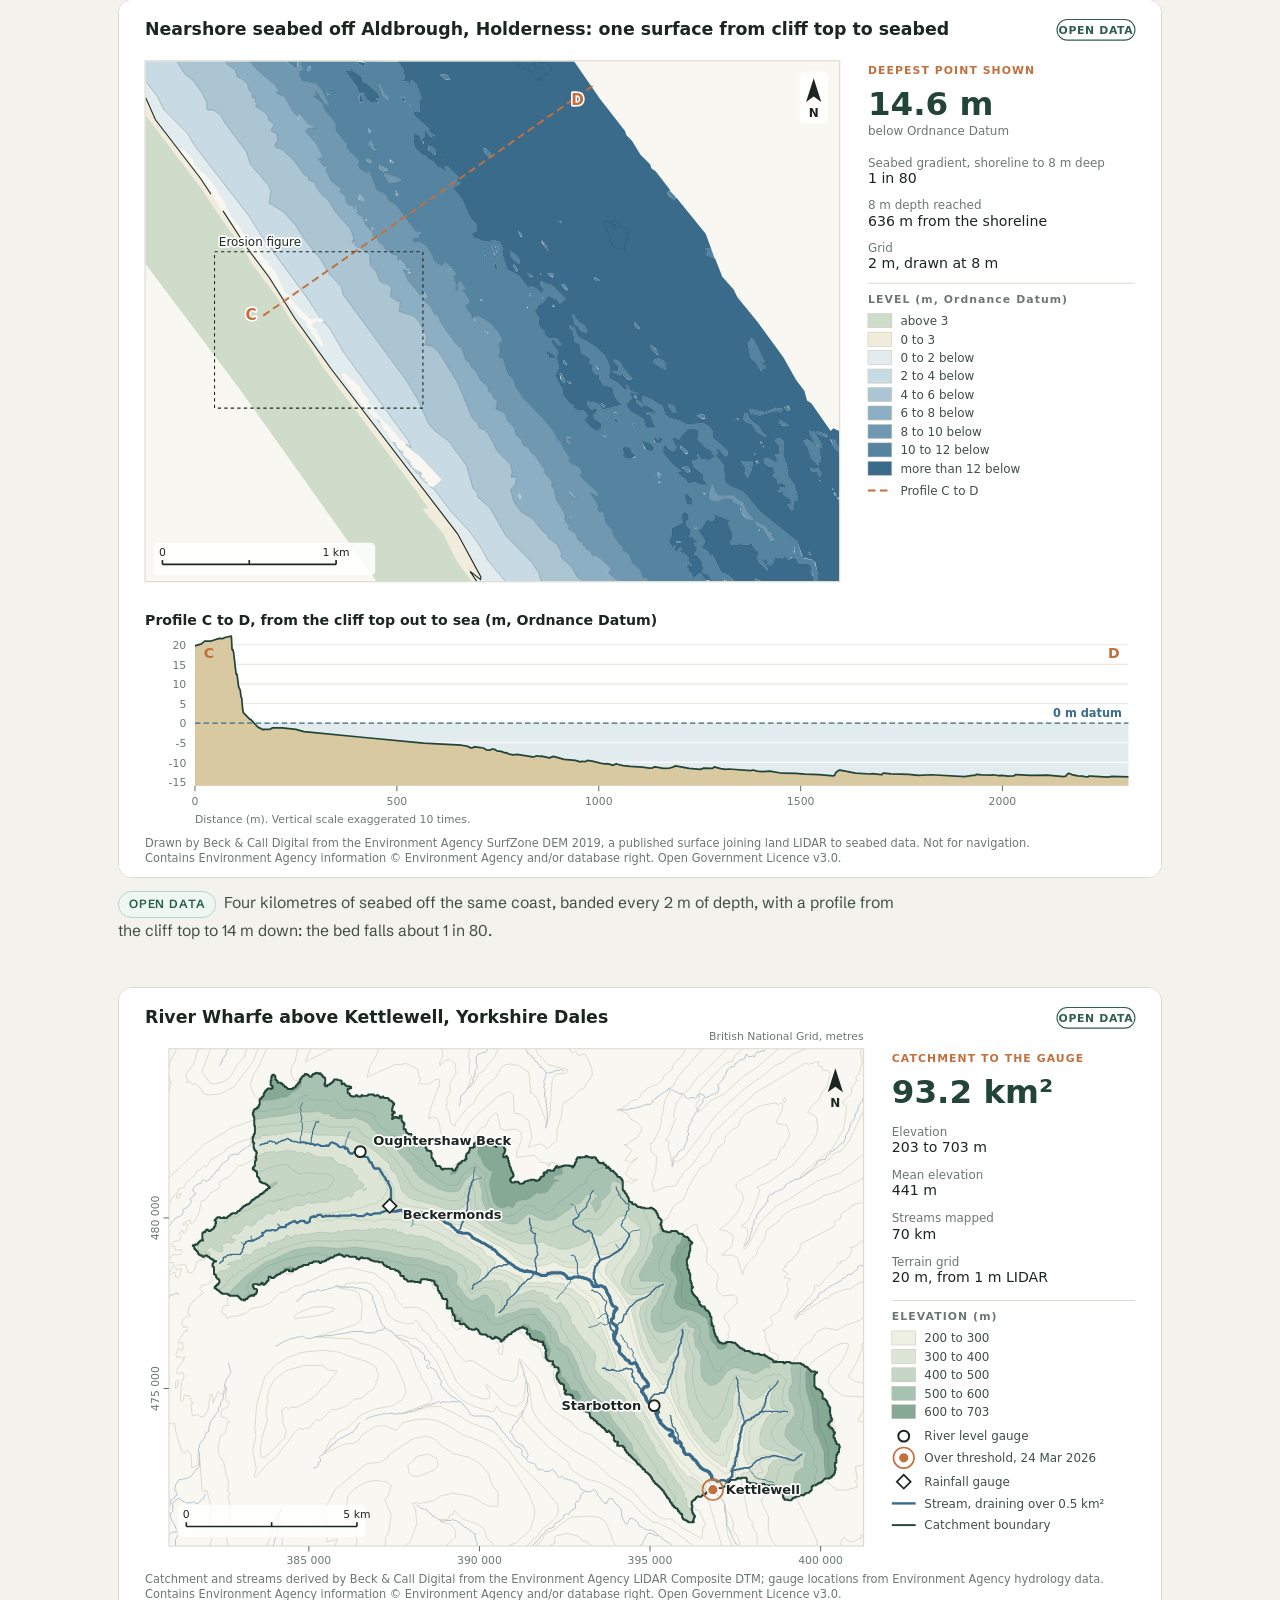
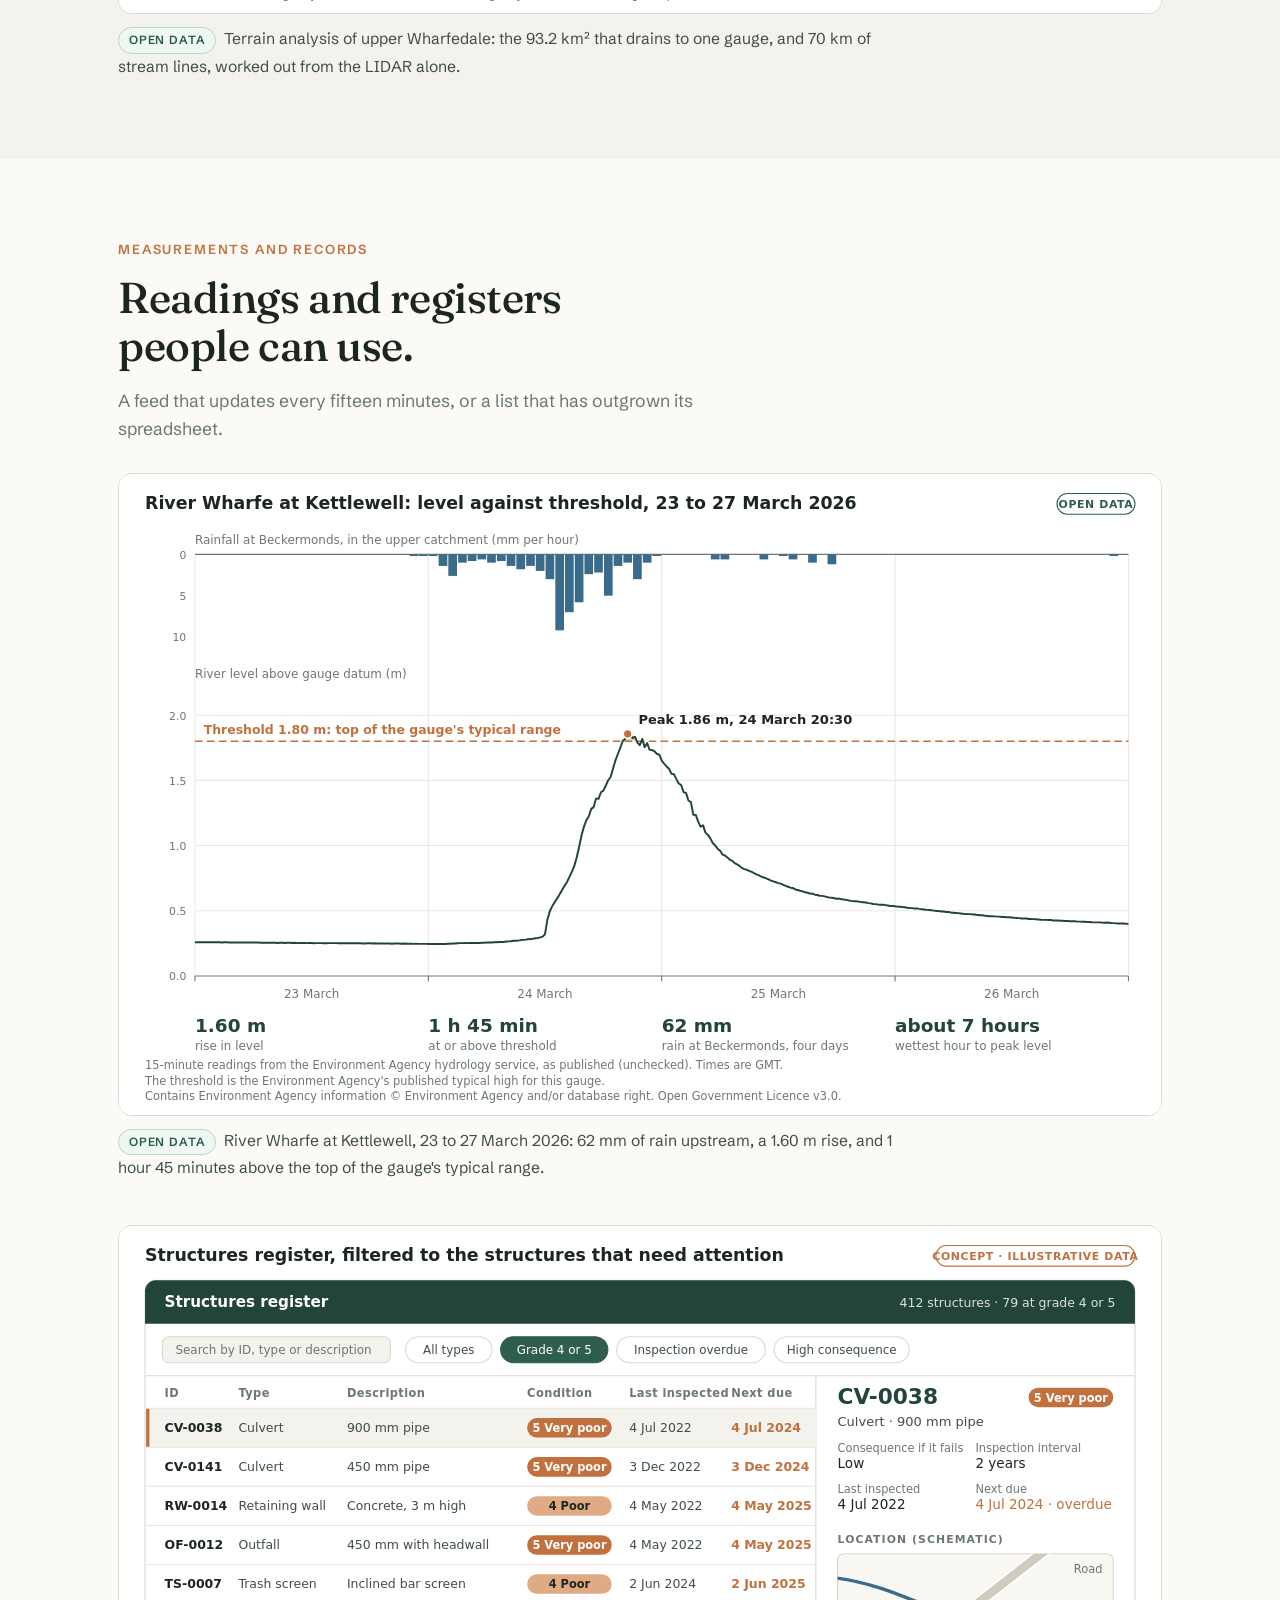
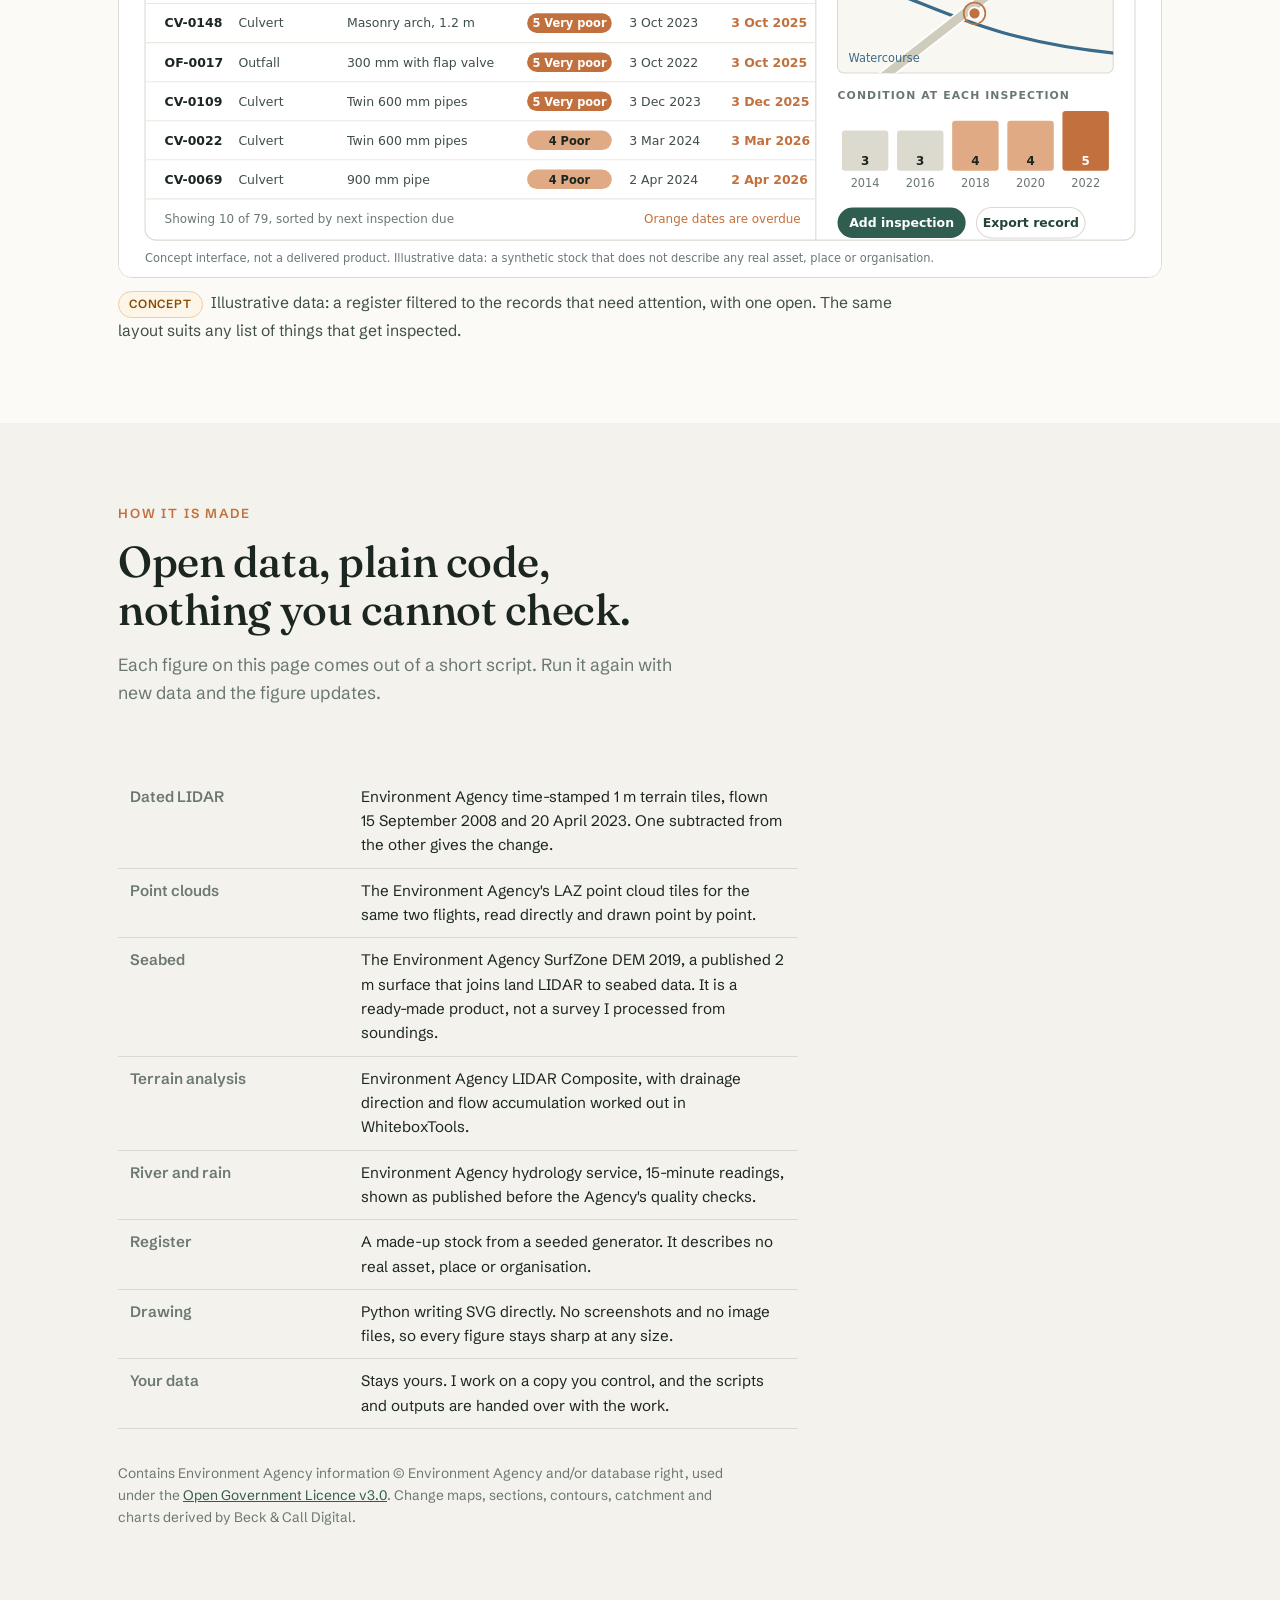
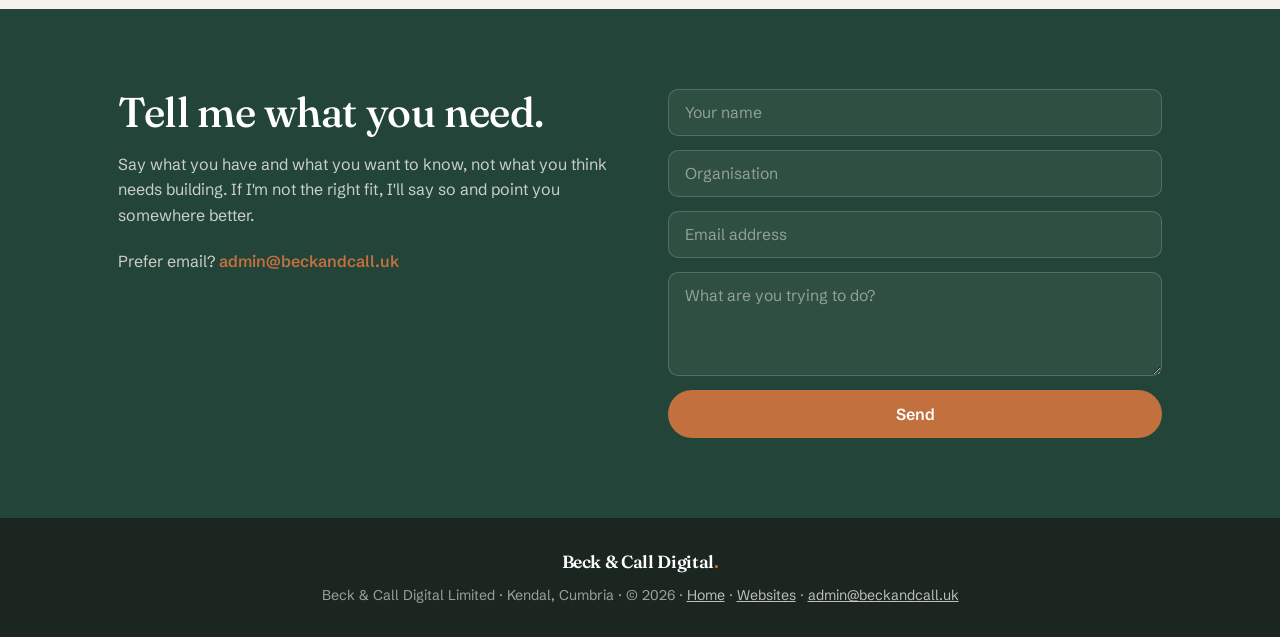
==== commit e052beb7: "feat: rework organisations page around a broader range of survey work Replaces four figures with cli" ====
--- a/organisations.html
+++ b/organisations.html
@@ -3,15 +3,15 @@
 <head>
 <meta charset="UTF-8">
 <meta name="viewport" content="width=device-width, initial-scale=1.0">
-<title>For Organisations — Maps, Analysis and Asset Tools | Beck &amp; Call Digital</title>
-<meta name="description" content="Catchment maps, LIDAR terrain, river level analysis and asset registers, built in code from open data. Examples you can inspect, each one labelled as open data or concept.">
+<title>For Organisations — Survey Data, Terrain and Maps | Beck &amp; Call Digital</title>
+<meta name="description" content="LIDAR change detection, point clouds, seabed and terrain analysis, time series and registers, built in code. Examples you can inspect, each labelled as open data or concept.">
 <link rel="canonical" href="https://beckandcall.uk/organisations.html">
 
 <meta property="og:type" content="website">
 <meta property="og:url" content="https://beckandcall.uk/organisations.html">
 <meta property="og:site_name" content="Beck &amp; Call Digital">
-<meta property="og:title" content="For Organisations — Maps, Analysis and Asset Tools | Beck &amp; Call Digital">
-<meta property="og:description" content="Catchment maps, LIDAR terrain, river level analysis and asset registers, built in code from open data.">
+<meta property="og:title" content="For Organisations — Survey Data, Terrain and Maps | Beck &amp; Call Digital">
+<meta property="og:description" content="LIDAR change detection, point clouds, seabed and terrain analysis, time series and registers, built in code.">
 <meta property="og:locale" content="en_GB">
 <meta name="twitter:card" content="summary">
 
@@ -37,35 +37,35 @@
 <header class="hero short">
   <div class="wrap">
     <div class="eyebrow">For organisations</div>
-    <h1>Maps, analysis and tools for people who look after <em>assets</em>.</h1>
-    <p class="lede">Catchments, terrain, river levels and asset registers, turned into maps you can read, charts that answer a question, and tools your team can use. Below is the kind of thing I build, not a description of it.</p>
+    <h1>Survey data, terrain and records, turned into something you can <em>read</em>.</h1>
+    <p class="lede">LIDAR, point clouds, seabed surfaces, gauge readings and registers. I take the raw files, do the measuring, and hand back maps, charts and tools. Below is the work itself, not a description of it.</p>
   </div>
 </header>
 
 <section class="tight figs">
   <div class="wrap">
     <div class="note">
-      <strong>What you are looking at.</strong> None of these figures is client work. Three are built from open Environment Agency data for upper Wharfedale in the Yorkshire Dales and are marked <span class="status live">Open data</span>. Four are concepts and are marked <span class="status building">Concept</span>: one replays the same open readings through an interface, and three use a made-up stock of structures. Every figure is drawn in code, so it can be rebuilt when the data changes.
+      <strong>What you are looking at.</strong> None of these figures is client work. Five are built from open Environment Agency data, for the Holderness coast in East Yorkshire and for upper Wharfedale in the Yorkshire Dales, and are marked <span class="status live">Open data</span>. One is an interface concept using made-up data and is marked <span class="status building">Concept</span>. Every figure is drawn in code, so it can be rebuilt when the data changes.
     </div>
 
     <div class="section-head">
-      <div class="eyebrow">Maps and terrain</div>
-      <h2>From a LIDAR tile to a map that answers a question.</h2>
-      <p>Which land drains to this point, how big is it, and what is measured inside it.</p>
+      <div class="eyebrow">Change over time</div>
+      <h2>Two surveys of the same ground, and what moved between them.</h2>
+      <p>The same method works for a cliff, a river bank, a stockpile, a quarry face or a beach.</p>
     </div>
 
     <figure class="fig">
       <div class="fig-scroll">
-        <a href="assets/org/catchment-map.svg"><img src="assets/org/catchment-map.svg" width="960" height="576" alt="Map of the catchment draining to the Kettlewell river level gauge in the Yorkshire Dales, with elevation bands, the derived stream network and four Environment Agency gauges."></a>
+        <a href="assets/org/cliff-erosion.svg"><img src="assets/org/cliff-erosion.svg" width="960" height="806" alt="Map of ground level change between LIDAR surveys in 2008 and 2023 on the Holderness coast at Aldbrough, with a chart of cliff retreat on 53 transects."></a>
       </div>
-      <figcaption><span class="status live">Open data</span> The 93.2 km² of upper Wharfedale that drains to the Kettlewell gauge, traced from Environment Agency LIDAR, with 70 km of streams and the four gauges inside it.</figcaption>
+      <figcaption><span class="status live">Open data</span> LIDAR surveys from 2008 and 2023 compared along 1.1 km of the Holderness coast: the cliff went back 22.7 m on average, 1.55 m a year, and 462,000 m³ of it is gone.</figcaption>
     </figure>
 
     <figure class="fig">
       <div class="fig-scroll">
-        <a href="assets/org/valley-lidar.svg"><img src="assets/org/valley-lidar.svg" width="960" height="760" loading="lazy" alt="Contour map of the valley floor at Kettlewell built from 1 metre LIDAR, with a terrain cross-section through the river level gauge."></a>
+        <a href="assets/org/point-clouds.svg"><img src="assets/org/point-clouds.svg" width="960" height="690" loading="lazy" alt="Oblique views of LIDAR point clouds of the same cliff in 2008 and 2023, and a cross-section through both showing the cliff face 38 metres further inland."></a>
       </div>
-      <figcaption><span class="status live">Open data</span> One-metre LIDAR of the valley floor at Kettlewell, contoured at 1 m on the flat and 5 m on the sides, with a section cut through the gauge.</figcaption>
+      <figcaption><span class="status live">Open data</span> The raw survey points for one 220 m block of that cliff in 2008 and 2023, and a section through both where the face has moved 38.2 m inland.</figcaption>
     </figure>
   </div>
 </section>
@@ -73,23 +73,23 @@
 <section class="examples figs">
   <div class="wrap">
     <div class="section-head">
-      <div class="eyebrow">Monitoring</div>
-      <h2>A level, a threshold, and when one crossed the other.</h2>
-      <p>Public gauge feeds are free and update every fifteen minutes. The work is in making them say something.</p>
+      <div class="eyebrow">Seabed and terrain</div>
+      <h2>What the ground is doing, above the water and below it.</h2>
+      <p>Depths, gradients, sections, and where water runs to.</p>
     </div>
 
     <figure class="fig">
       <div class="fig-scroll">
-        <a href="assets/org/level-threshold.svg"><img src="assets/org/level-threshold.svg" width="960" height="590" loading="lazy" alt="Chart of river level at the Kettlewell gauge from 23 to 27 March 2026 against the top of its typical range, with hourly rainfall at Beckermonds above."></a>
+        <a href="assets/org/nearshore-seabed.svg"><img src="assets/org/nearshore-seabed.svg" width="960" height="808" loading="lazy" alt="Depth map of the seabed off Aldbrough in two-metre bands to 14.6 metres below datum, with a profile from the cliff top out to sea."></a>
       </div>
-      <figcaption><span class="status live">Open data</span> River Wharfe at Kettlewell, 23 to 27 March 2026: 62 mm of rain upstream, a 1.60 m rise, and 1 hour 45 minutes above the top of the gauge's typical range.</figcaption>
+      <figcaption><span class="status live">Open data</span> Four kilometres of seabed off the same coast, banded every 2 m of depth, with a profile from the cliff top to 14 m down: the bed falls about 1 in 80.</figcaption>
     </figure>
 
     <figure class="fig">
       <div class="fig-scroll">
-        <a href="assets/org/level-alerts.svg"><img src="assets/org/level-alerts.svg" width="960" height="532" loading="lazy" alt="Interface concept showing three river level gauges against their triggers at 20:30 on 24 March 2026, with a log of when each trigger was crossed."></a>
+        <a href="assets/org/catchment-map.svg"><img src="assets/org/catchment-map.svg" width="960" height="576" loading="lazy" alt="Map of the catchment draining to the Kettlewell river level gauge in the Yorkshire Dales, with elevation bands, the derived stream network and four gauges."></a>
       </div>
-      <figcaption><span class="status building">Concept</span> The same March 2026 readings replayed through an alerting view, showing which gauge crossed its trigger and when. Two of the three triggers are illustrative.</figcaption>
+      <figcaption><span class="status live">Open data</span> Terrain analysis of upper Wharfedale: the 93.2 km² that drains to one gauge, and 70 km of stream lines, worked out from the LIDAR alone.</figcaption>
     </figure>
   </div>
 </section>
@@ -97,30 +97,23 @@
 <section class="figs">
   <div class="wrap">
     <div class="section-head">
-      <div class="eyebrow">Asset analysis</div>
-      <h2>A whole stock on one page.</h2>
-      <p>Where the poor structures are, which inspections have slipped, and which schemes are worth doing. These three use made-up data, because a real register belongs to whoever owns the assets.</p>
+      <div class="eyebrow">Measurements and records</div>
+      <h2>Readings and registers people can use.</h2>
+      <p>A feed that updates every fifteen minutes, or a list that has outgrown its spreadsheet.</p>
     </div>
 
     <figure class="fig">
       <div class="fig-scroll">
-        <a href="assets/org/condition-distribution.svg"><img src="assets/org/condition-distribution.svg" width="960" height="430" loading="lazy" alt="Stacked bars showing the share of 412 synthetic structures at each condition grade, by type, with counts of poor structures and overdue inspections."></a>
+        <a href="assets/org/level-threshold.svg"><img src="assets/org/level-threshold.svg" width="960" height="590" loading="lazy" alt="Chart of river level at the Kettlewell gauge from 23 to 27 March 2026 against the top of its typical range, with hourly rainfall above."></a>
       </div>
-      <figcaption><span class="status building">Concept</span> Illustrative data: condition grades across a made-up stock of 412 structures, showing where the poor ones and the overdue inspections sit.</figcaption>
-    </figure>
-
-    <figure class="fig">
-      <div class="fig-scroll">
-        <a href="assets/org/benefit-cost.svg"><img src="assets/org/benefit-cost.svg" width="960" height="578" loading="lazy" alt="Ranked chart of 24 synthetic candidate schemes showing each benefit-cost ratio with its sensitivity range against a break-even line."></a>
-      </div>
-      <figcaption><span class="status building">Concept</span> Illustrative data: 24 candidate schemes ranked by benefit-cost ratio, with the range each one moves through when the assumptions change.</figcaption>
+      <figcaption><span class="status live">Open data</span> River Wharfe at Kettlewell, 23 to 27 March 2026: 62 mm of rain upstream, a 1.60 m rise, and 1 hour 45 minutes above the top of the gauge&#39;s typical range.</figcaption>
     </figure>
 
     <figure class="fig">
       <div class="fig-scroll">
         <a href="assets/org/structures-register.svg"><img src="assets/org/structures-register.svg" width="960" height="600" loading="lazy" alt="Interface concept showing a register of structures filtered to poor condition, sorted by inspection due date, with one culvert record open."></a>
       </div>
-      <figcaption><span class="status building">Concept</span> Illustrative data: a register filtered to the structures in poor condition, with one record open.</figcaption>
+      <figcaption><span class="status building">Concept</span> Illustrative data: a register filtered to the records that need attention, with one open. The same layout suits any list of things that get inspected.</figcaption>
     </figure>
   </div>
 </section>
@@ -134,15 +127,17 @@
     </div>
     <div class="prose wrap-scroll">
       <table class="spec">
-        <tr><th>Terrain</th><td>Environment Agency LIDAR Composite DTM at 1 m, fetched for the area needed. The catchment map uses it resampled to 20 m.</td></tr>
-        <tr><th>River and rain</th><td>Environment Agency hydrology service: 15-minute level at Kettlewell, Starbotton and Oughtershaw Beck, and rainfall at Beckermonds. Readings are shown as published, before the Agency's quality checks.</td></tr>
-        <tr><th>Catchment and streams</th><td>Worked out from the terrain with WhiteboxTools: drainage direction, flow accumulation, then the area upstream of the gauge.</td></tr>
-        <tr><th>Asset figures</th><td>A made-up stock from a seeded generator, so the same figures come out every time. It describes no real asset, place or organisation.</td></tr>
+        <tr><th>Dated LIDAR</th><td>Environment Agency time-stamped 1 m terrain tiles, flown 15 September 2008 and 20 April 2023. One subtracted from the other gives the change.</td></tr>
+        <tr><th>Point clouds</th><td>The Environment Agency's LAZ point cloud tiles for the same two flights, read directly and drawn point by point.</td></tr>
+        <tr><th>Seabed</th><td>The Environment Agency SurfZone DEM 2019, a published 2 m surface that joins land LIDAR to seabed data. It is a ready-made product, not a survey I processed from soundings.</td></tr>
+        <tr><th>Terrain analysis</th><td>Environment Agency LIDAR Composite, with drainage direction and flow accumulation worked out in WhiteboxTools.</td></tr>
+        <tr><th>River and rain</th><td>Environment Agency hydrology service, 15-minute readings, shown as published before the Agency's quality checks.</td></tr>
+        <tr><th>Register</th><td>A made-up stock from a seeded generator. It describes no real asset, place or organisation.</td></tr>
         <tr><th>Drawing</th><td>Python writing SVG directly. No screenshots and no image files, so every figure stays sharp at any size.</td></tr>
         <tr><th>Your data</th><td>Stays yours. I work on a copy you control, and the scripts and outputs are handed over with the work.</td></tr>
       </table>
     </div>
-    <p class="credit">Contains Environment Agency information © Environment Agency and/or database right, used under the <a href="https://www.nationalarchives.gov.uk/doc/open-government-licence/version/3/">Open Government Licence v3.0</a>. Catchment, streams, contours and charts derived by Beck &amp; Call Digital.</p>
+    <p class="credit">Contains Environment Agency information © Environment Agency and/or database right, used under the <a href="https://www.nationalarchives.gov.uk/doc/open-government-licence/version/3/">Open Government Licence v3.0</a>. Change maps, sections, contours, catchment and charts derived by Beck &amp; Call Digital.</p>
   </div>
 </section>
 
@@ -151,7 +146,7 @@
     <div class="contact-inner">
       <div>
         <h2>Tell me what you need.</h2>
-        <p>Say what you're trying to find out or keep track of, not what you think needs building. If I'm not the right fit, I'll say so and point you somewhere better.</p>
+        <p>Say what you have and what you want to know, not what you think needs building. If I'm not the right fit, I'll say so and point you somewhere better.</p>
         <p>Prefer email? <a href="mailto:admin@beckandcall.uk" class="mail">admin@beckandcall.uk</a></p>
       </div>
       <form action="https://formspree.io/f/mjgzqvgj" method="POST">
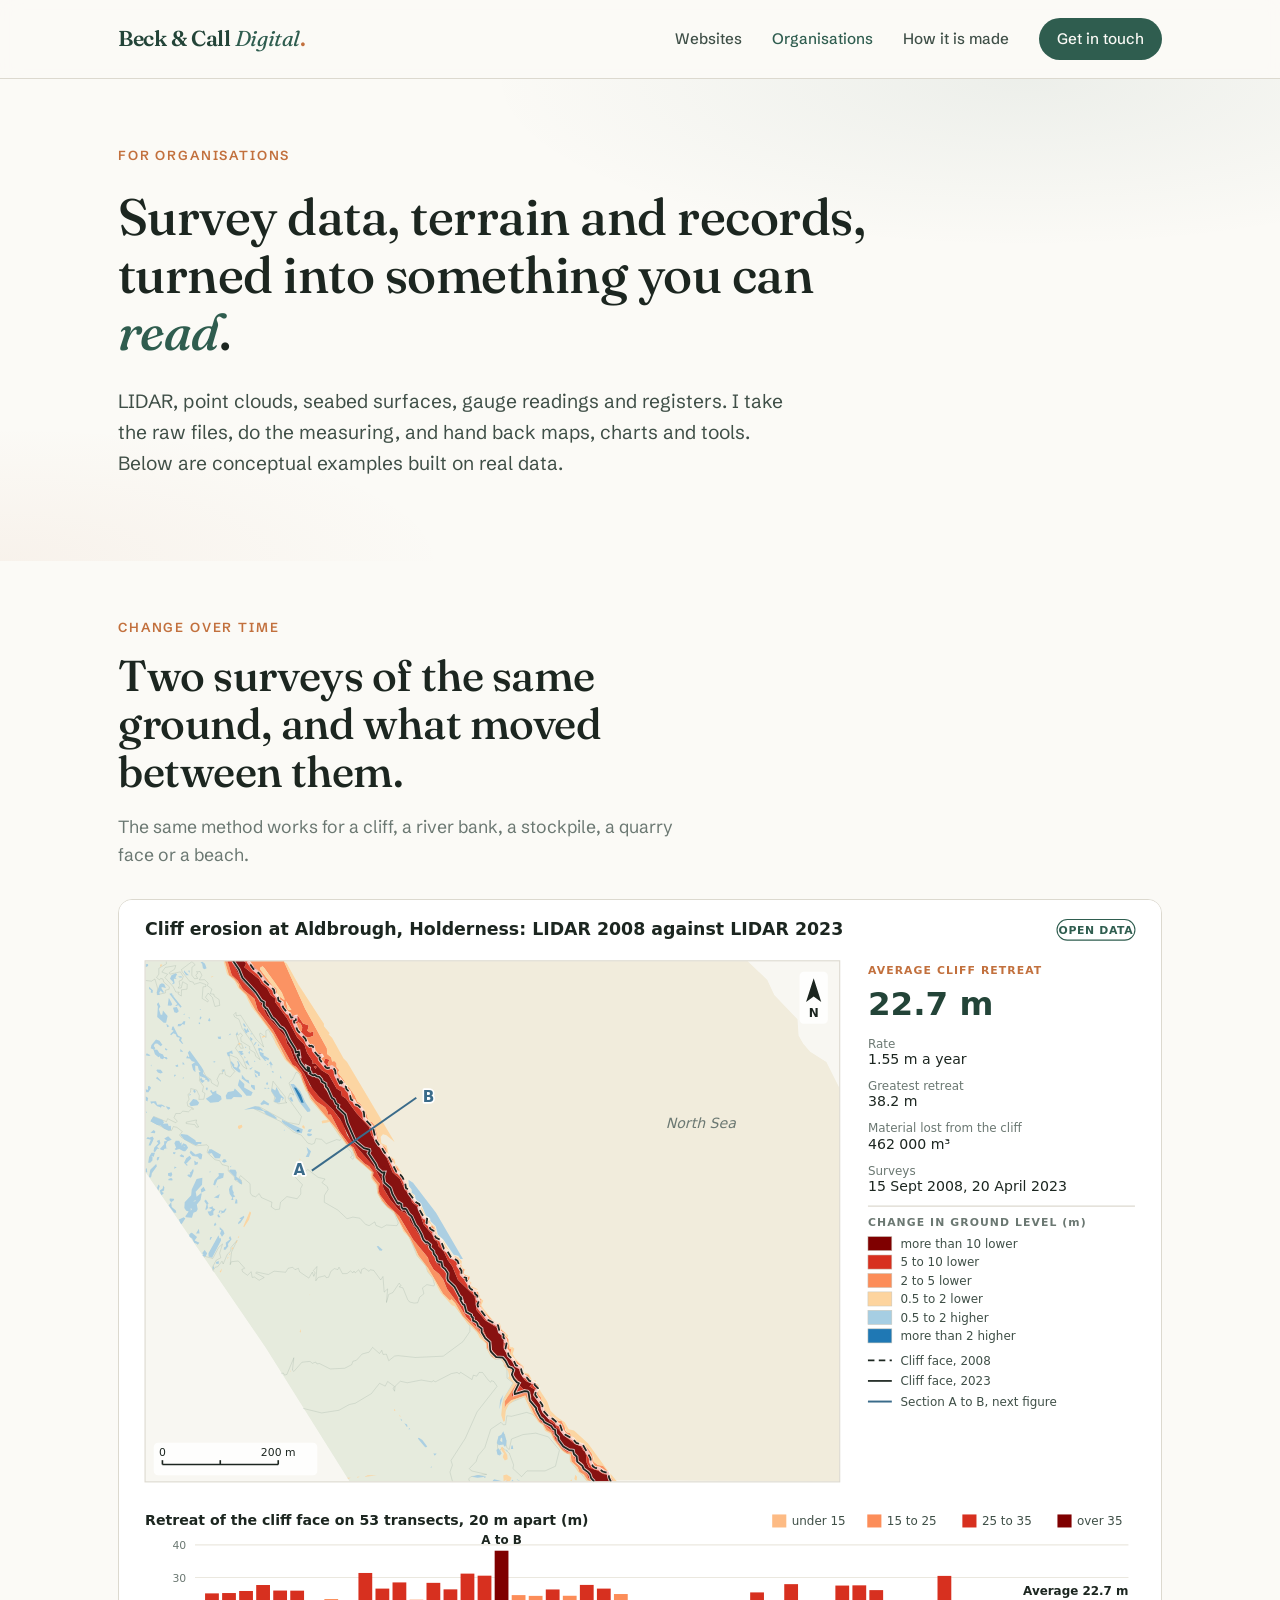
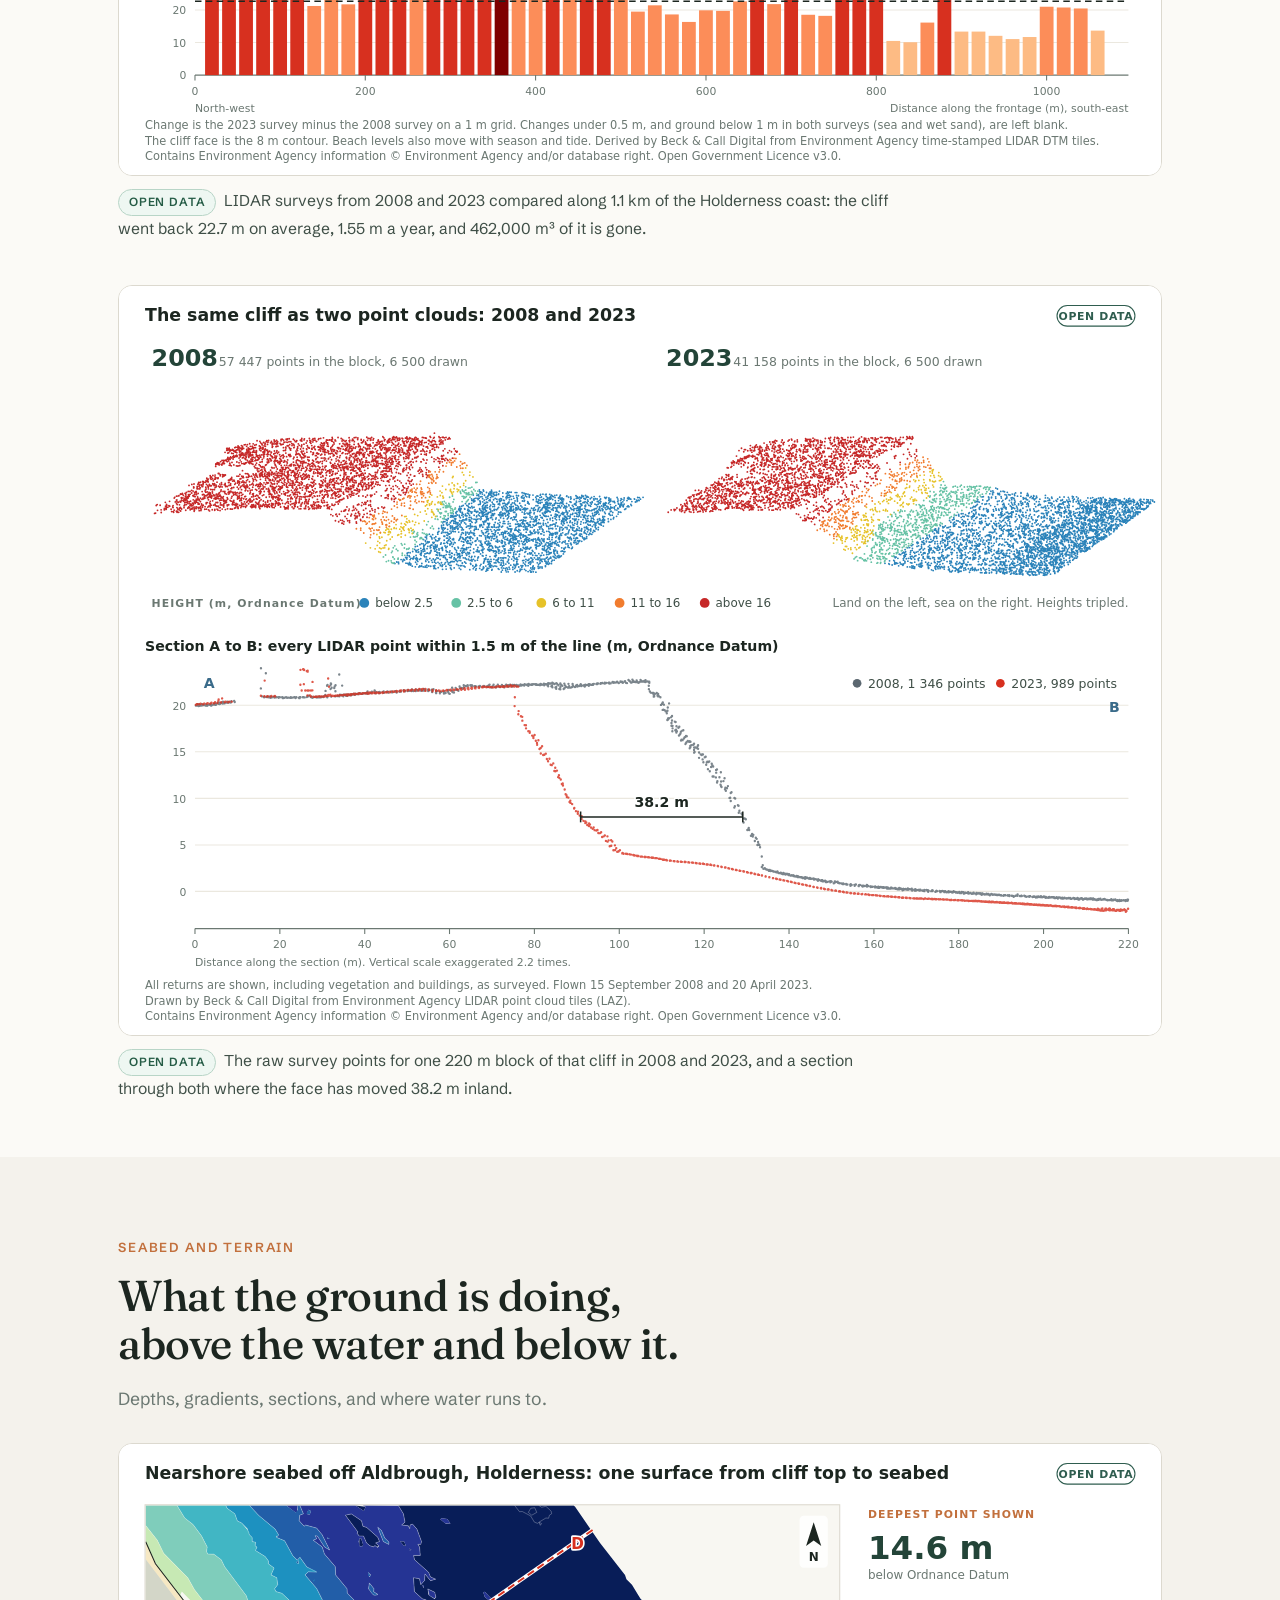
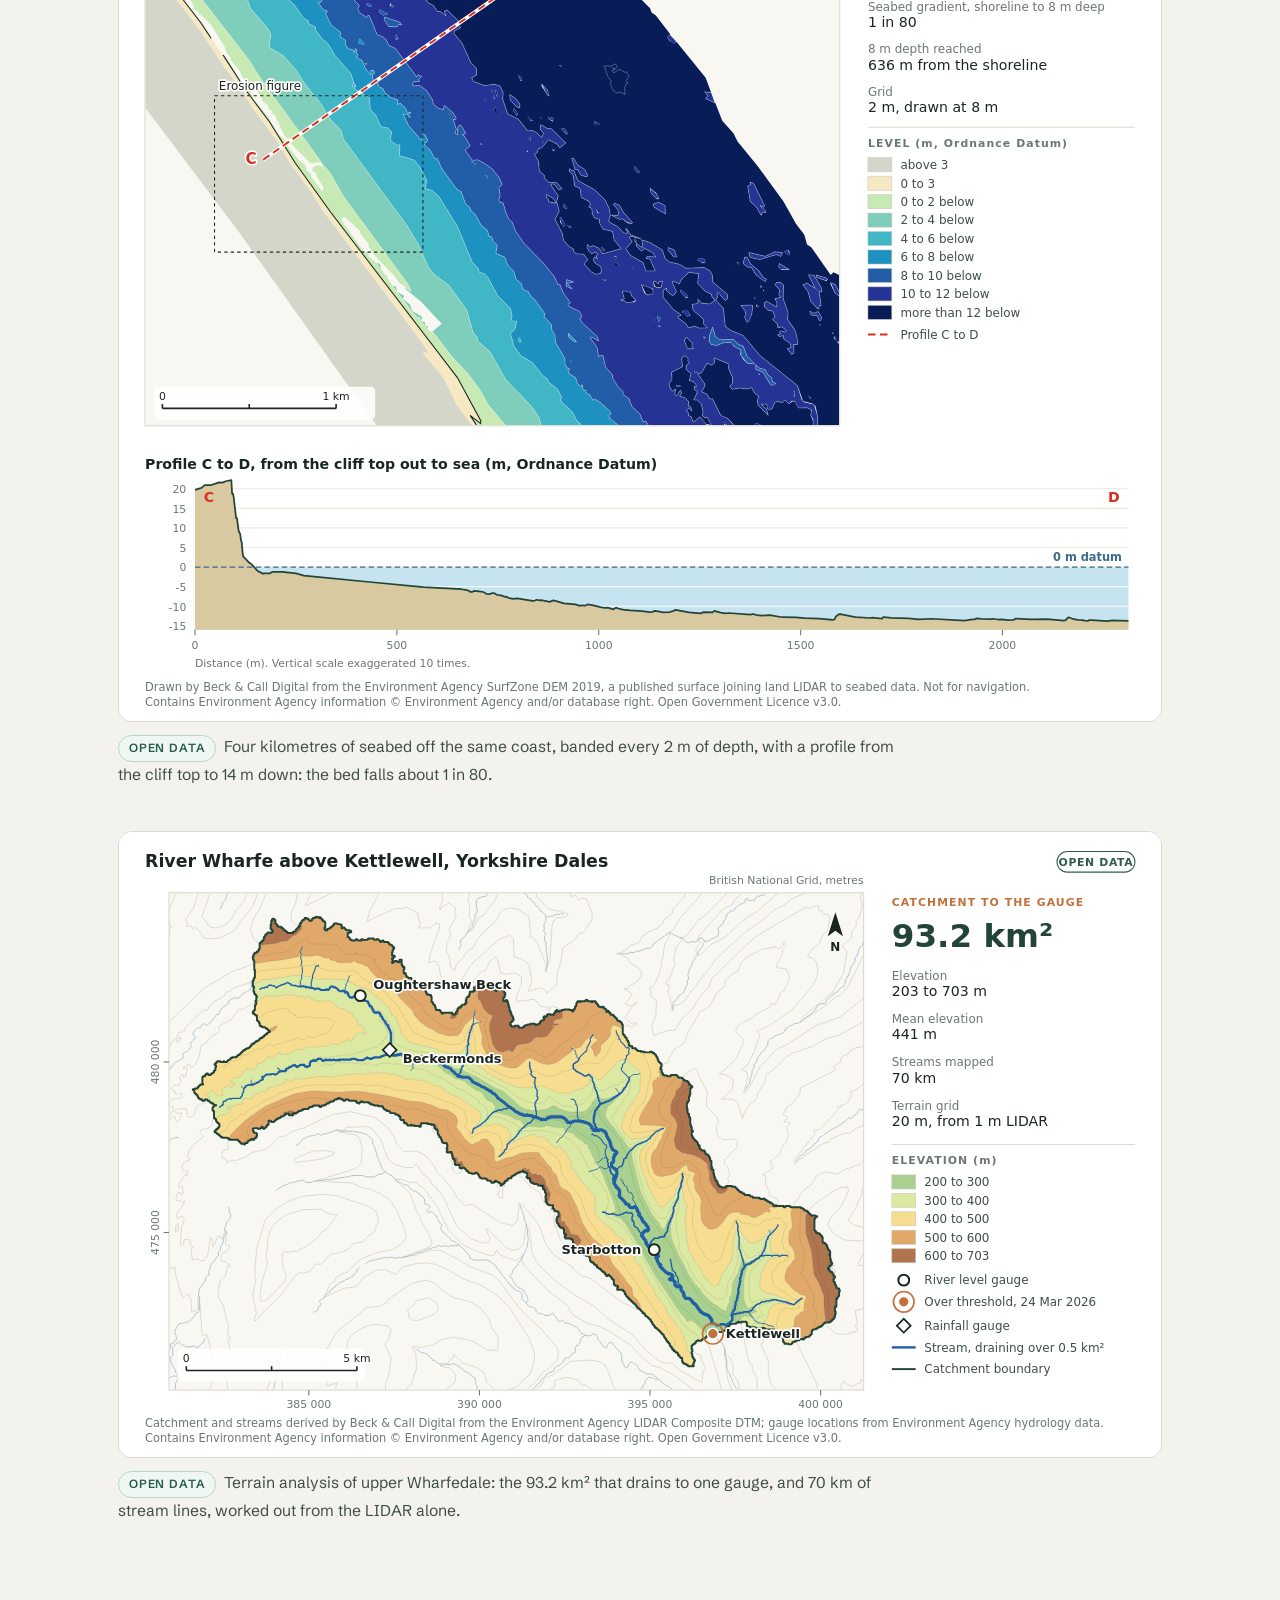
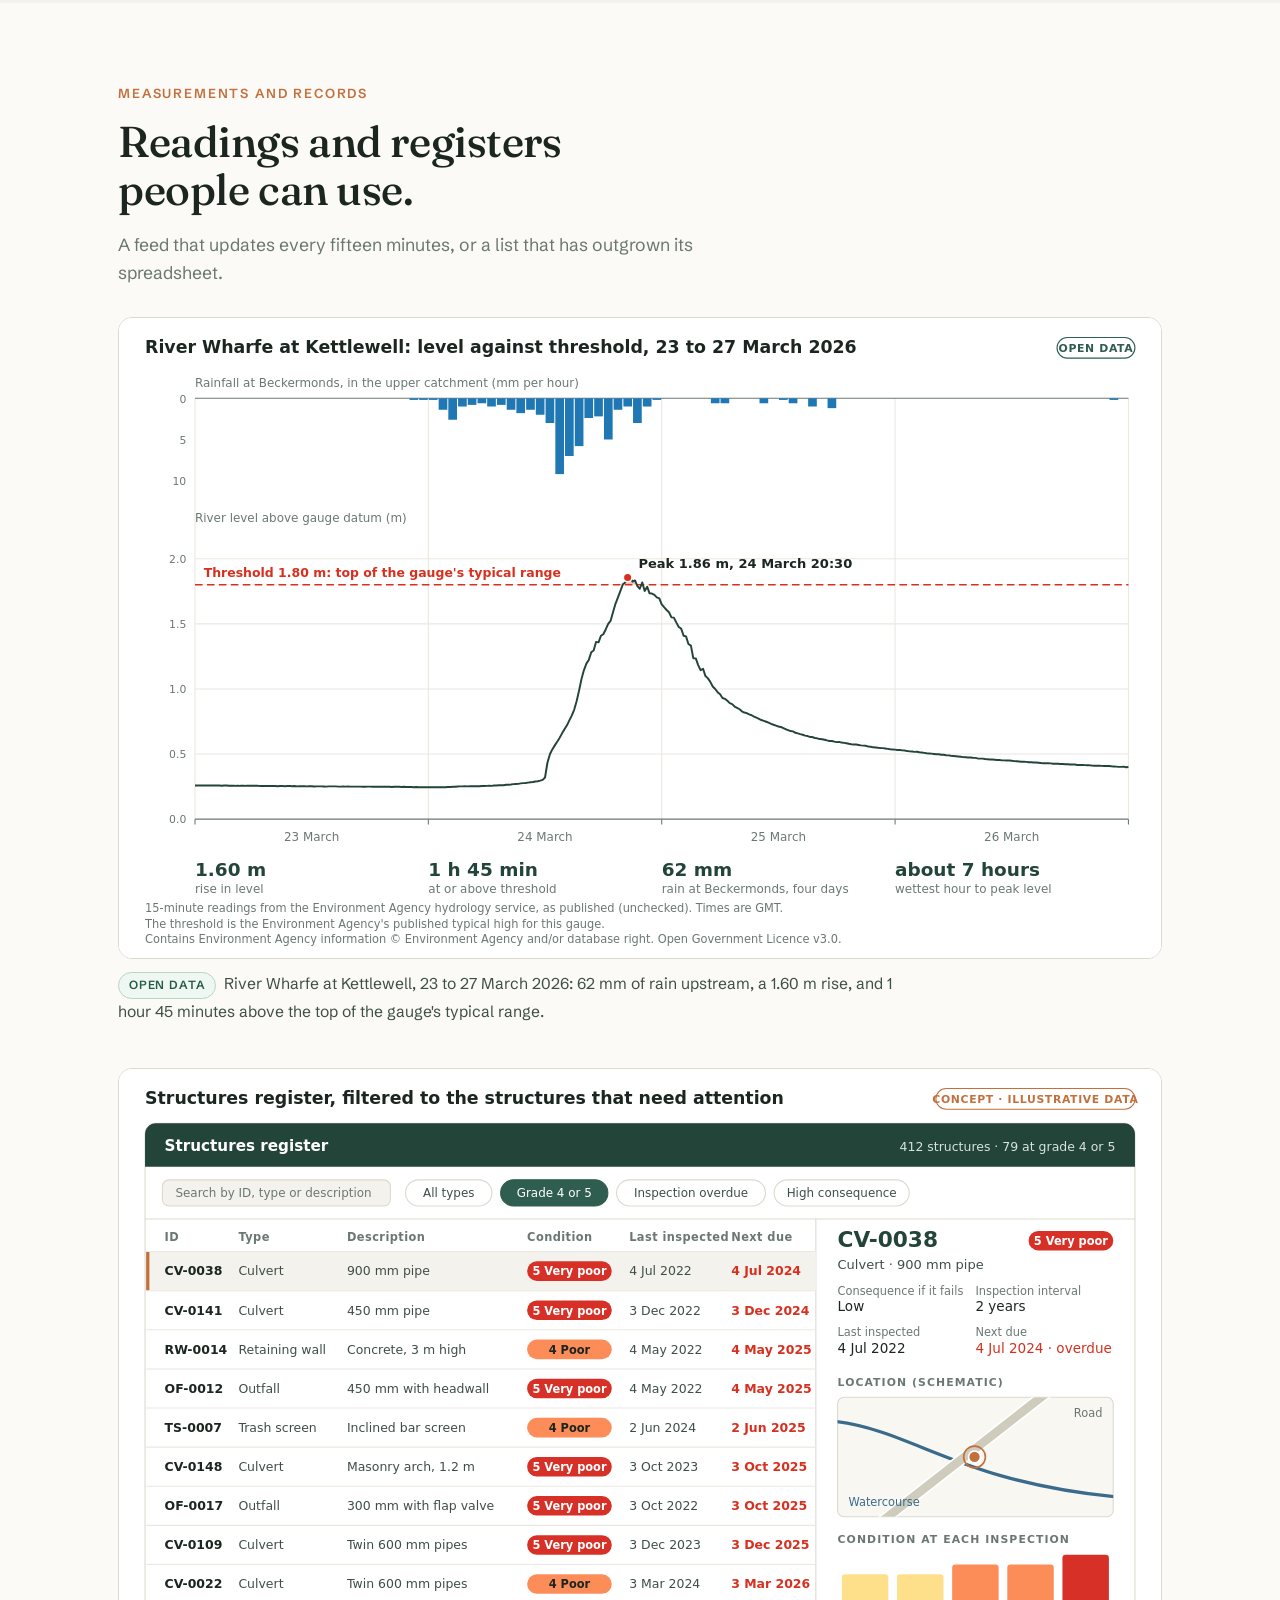
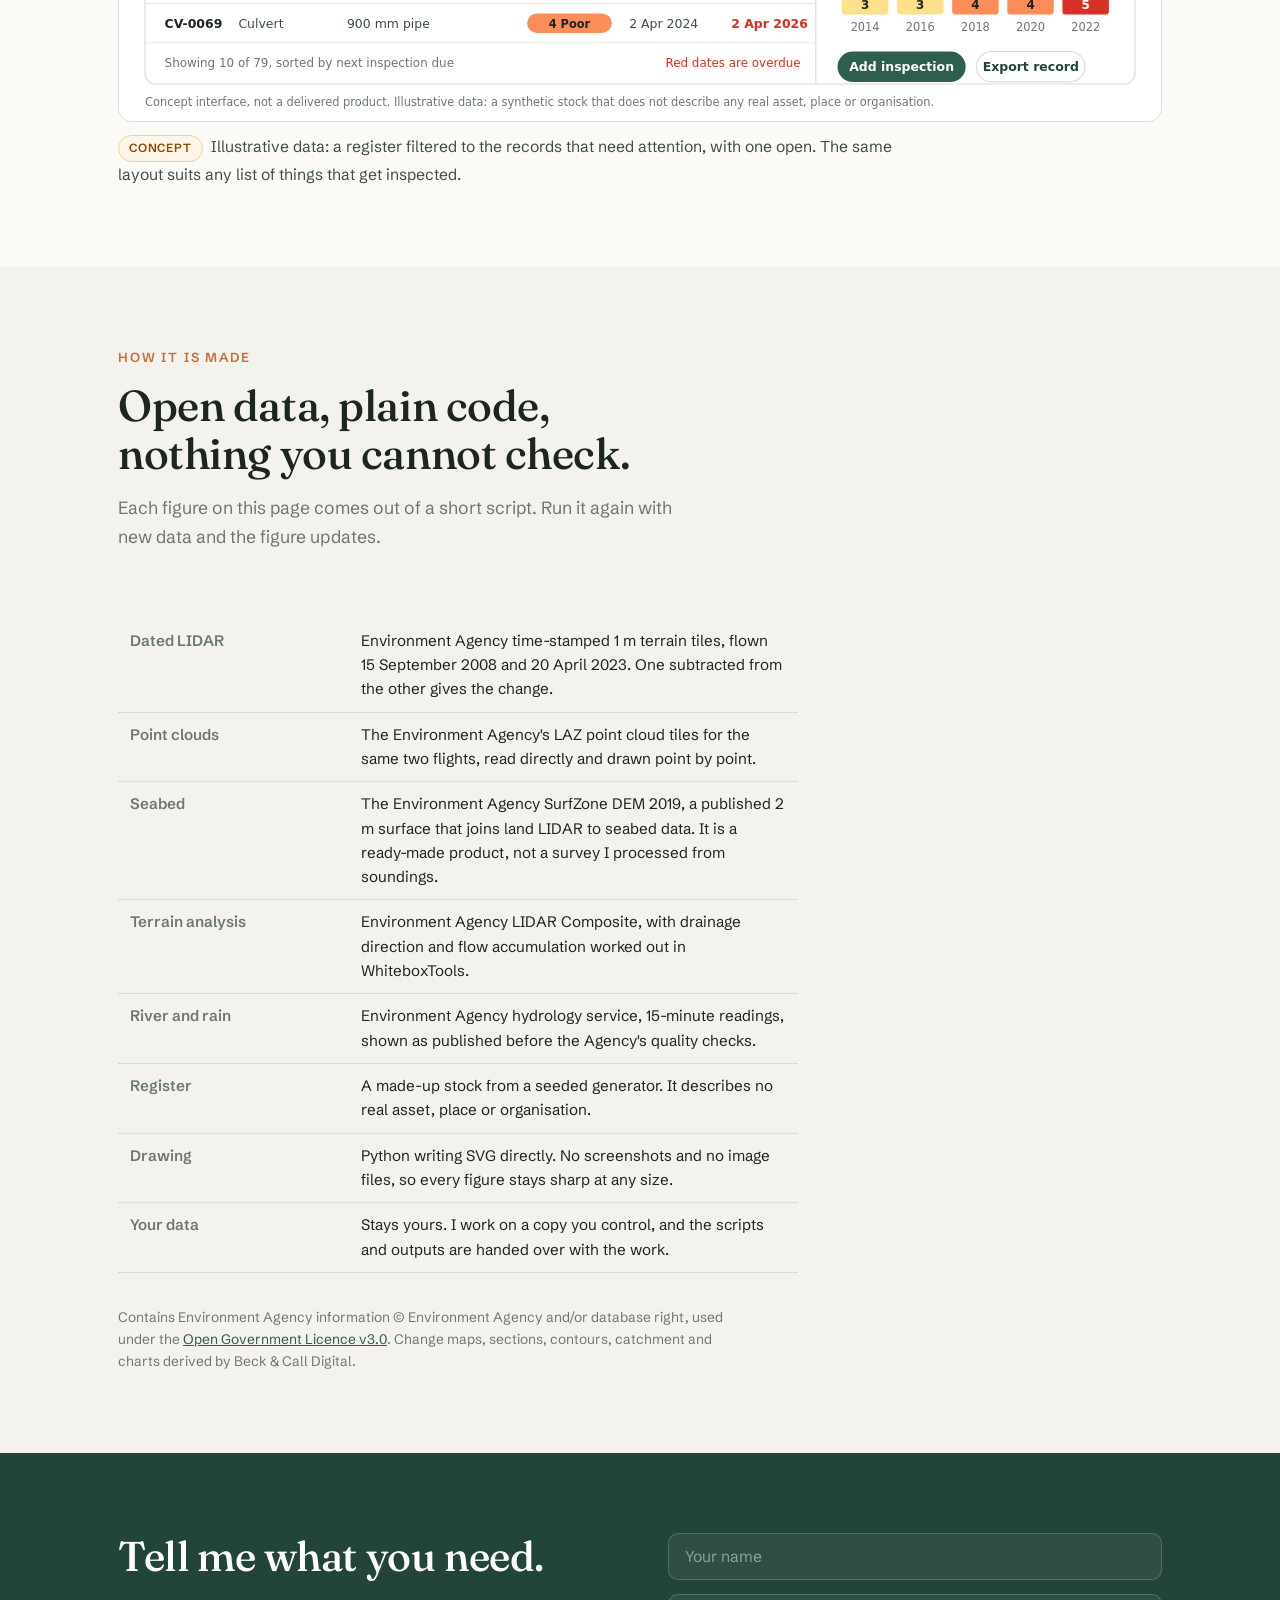
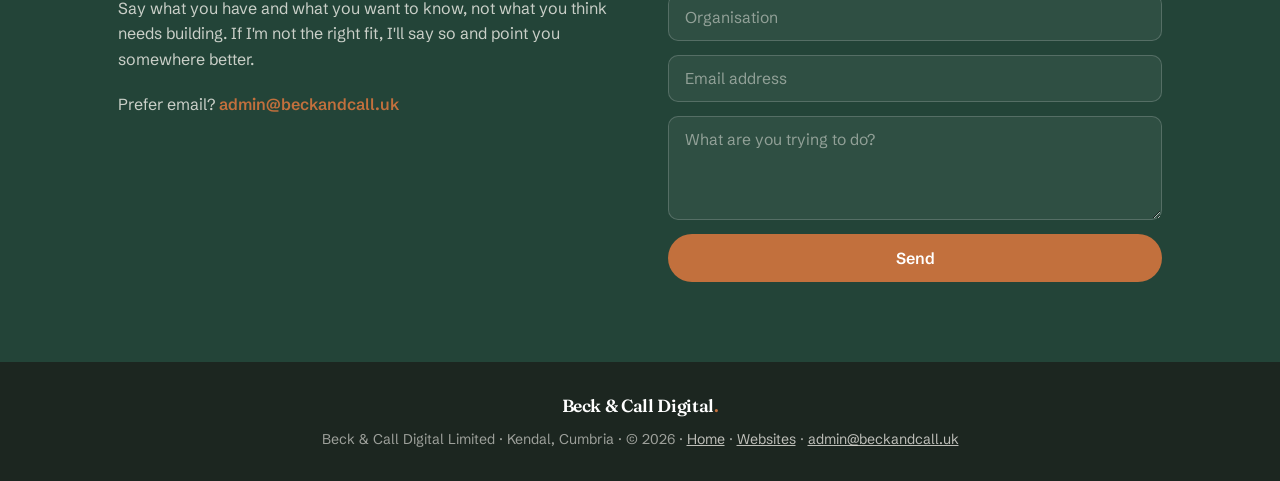
==== commit 65d7ea14: "feat: heatmap and red-amber-green figure colours; drop disclaimer box Co-Authored-By: Claude Opus 5." ====
--- a/organisations.html
+++ b/organisations.html
@@ -38,16 +38,12 @@
   <div class="wrap">
     <div class="eyebrow">For organisations</div>
     <h1>Survey data, terrain and records, turned into something you can <em>read</em>.</h1>
-    <p class="lede">LIDAR, point clouds, seabed surfaces, gauge readings and registers. I take the raw files, do the measuring, and hand back maps, charts and tools. Below is the work itself, not a description of it.</p>
+    <p class="lede">LIDAR, point clouds, seabed surfaces, gauge readings and registers. I take the raw files, do the measuring, and hand back maps, charts and tools. Below are conceptual examples built on real data.</p>
   </div>
 </header>
 
 <section class="tight figs">
   <div class="wrap">
-    <div class="note">
-      <strong>What you are looking at.</strong> None of these figures is client work. Five are built from open Environment Agency data, for the Holderness coast in East Yorkshire and for upper Wharfedale in the Yorkshire Dales, and are marked <span class="status live">Open data</span>. One is an interface concept using made-up data and is marked <span class="status building">Concept</span>. Every figure is drawn in code, so it can be rebuilt when the data changes.
-    </div>
-
     <div class="section-head">
       <div class="eyebrow">Change over time</div>
       <h2>Two surveys of the same ground, and what moved between them.</h2>
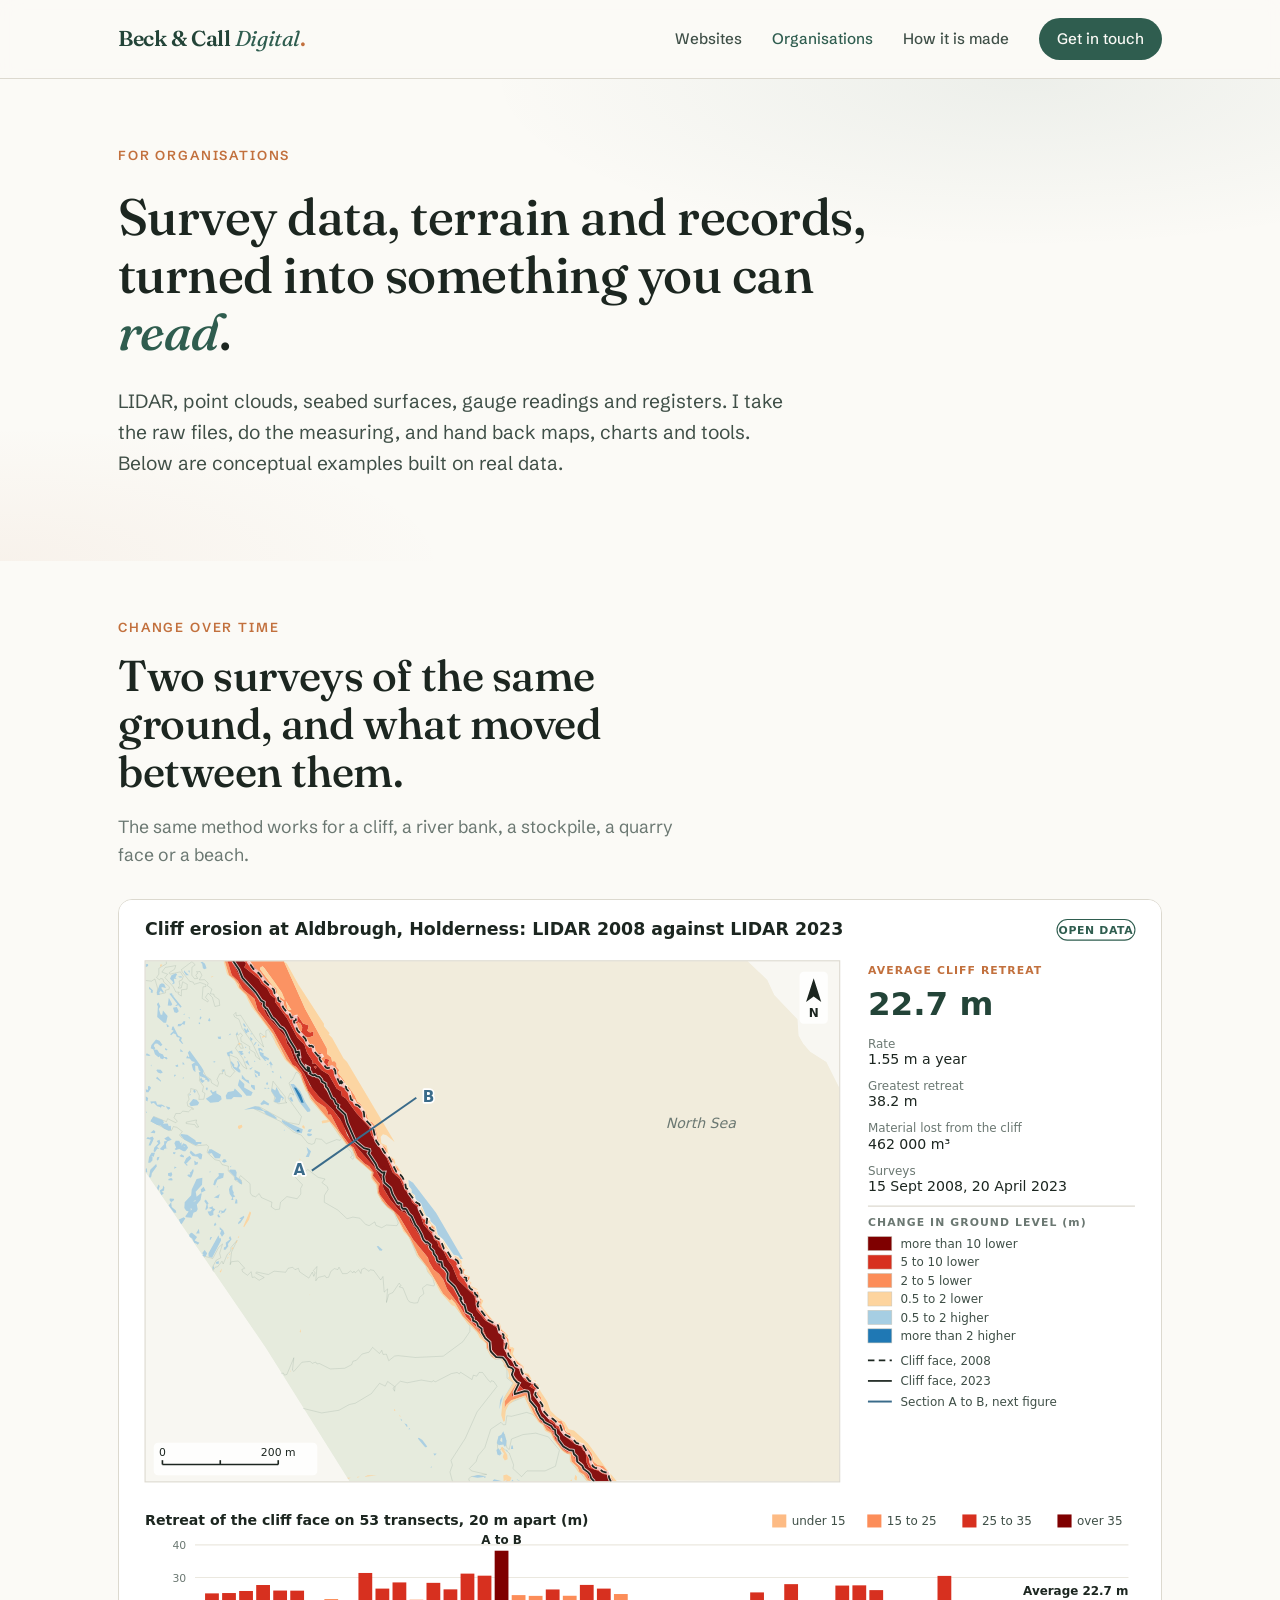
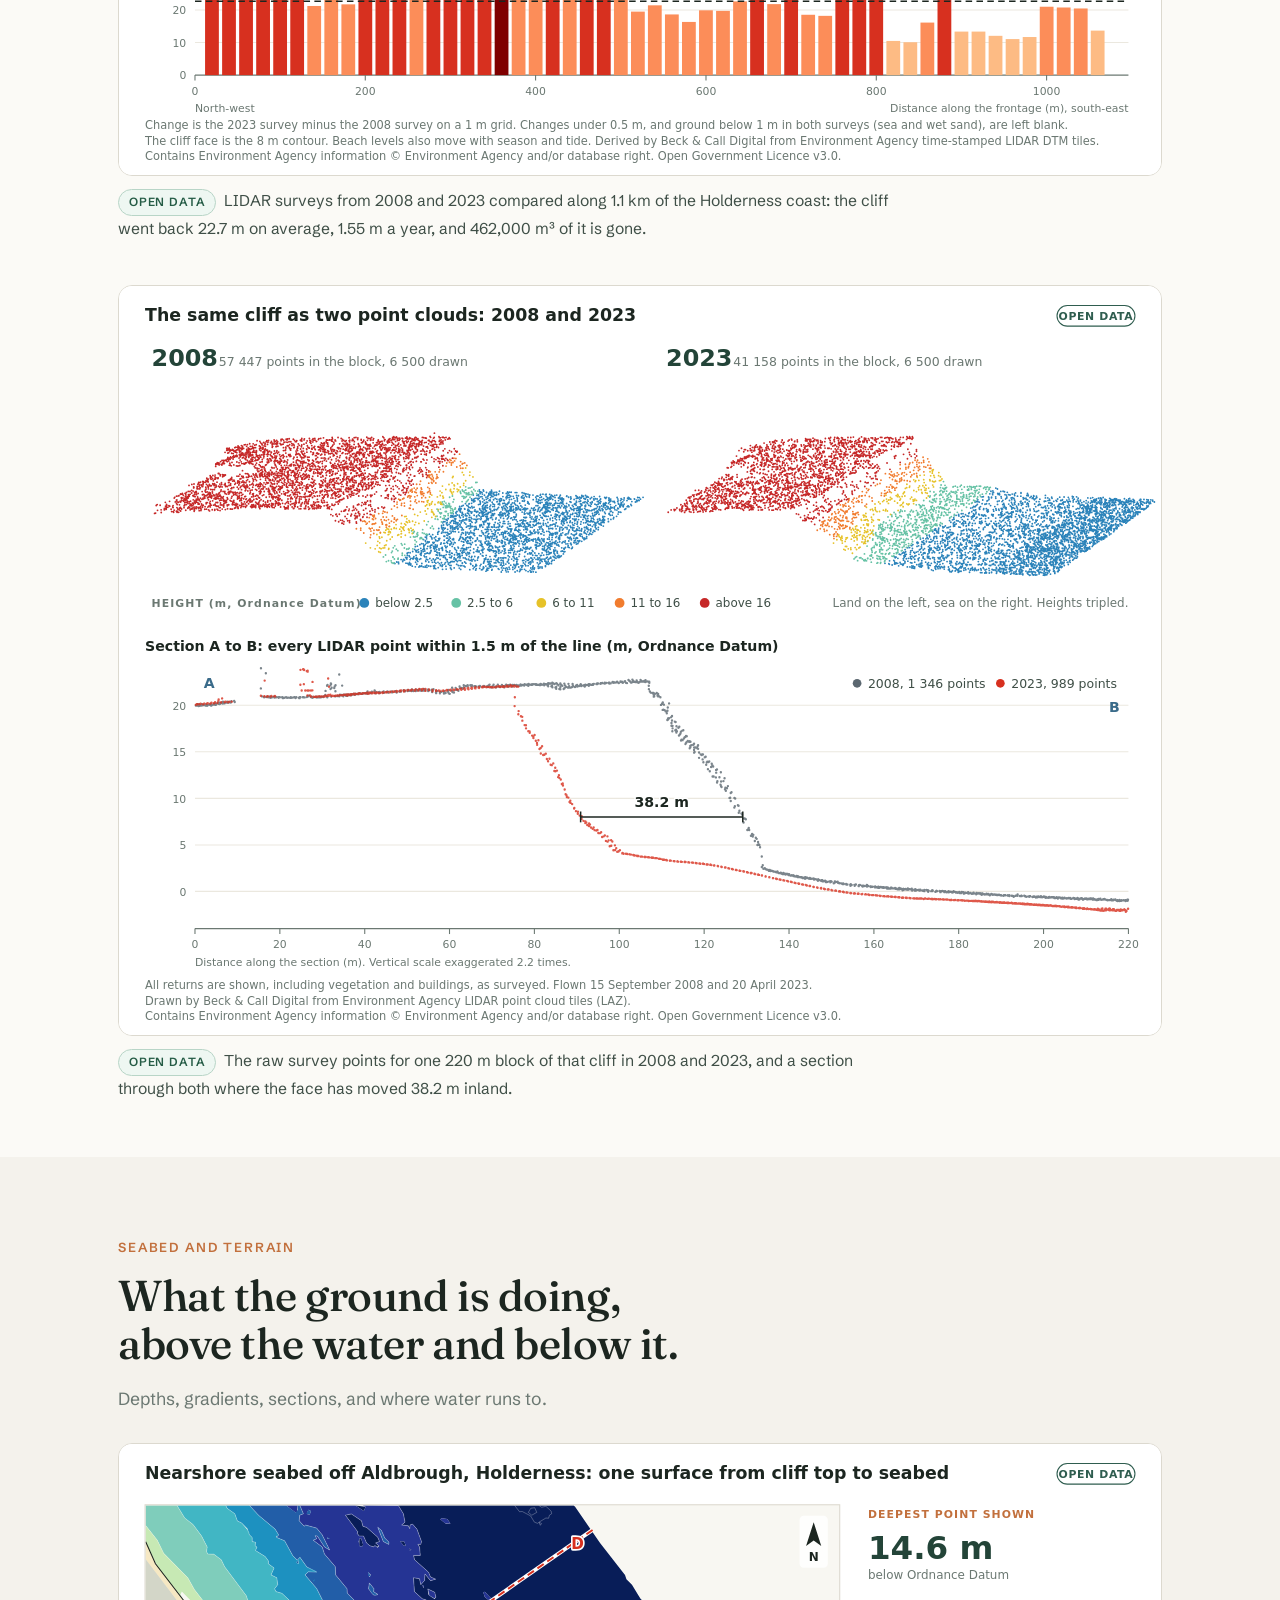
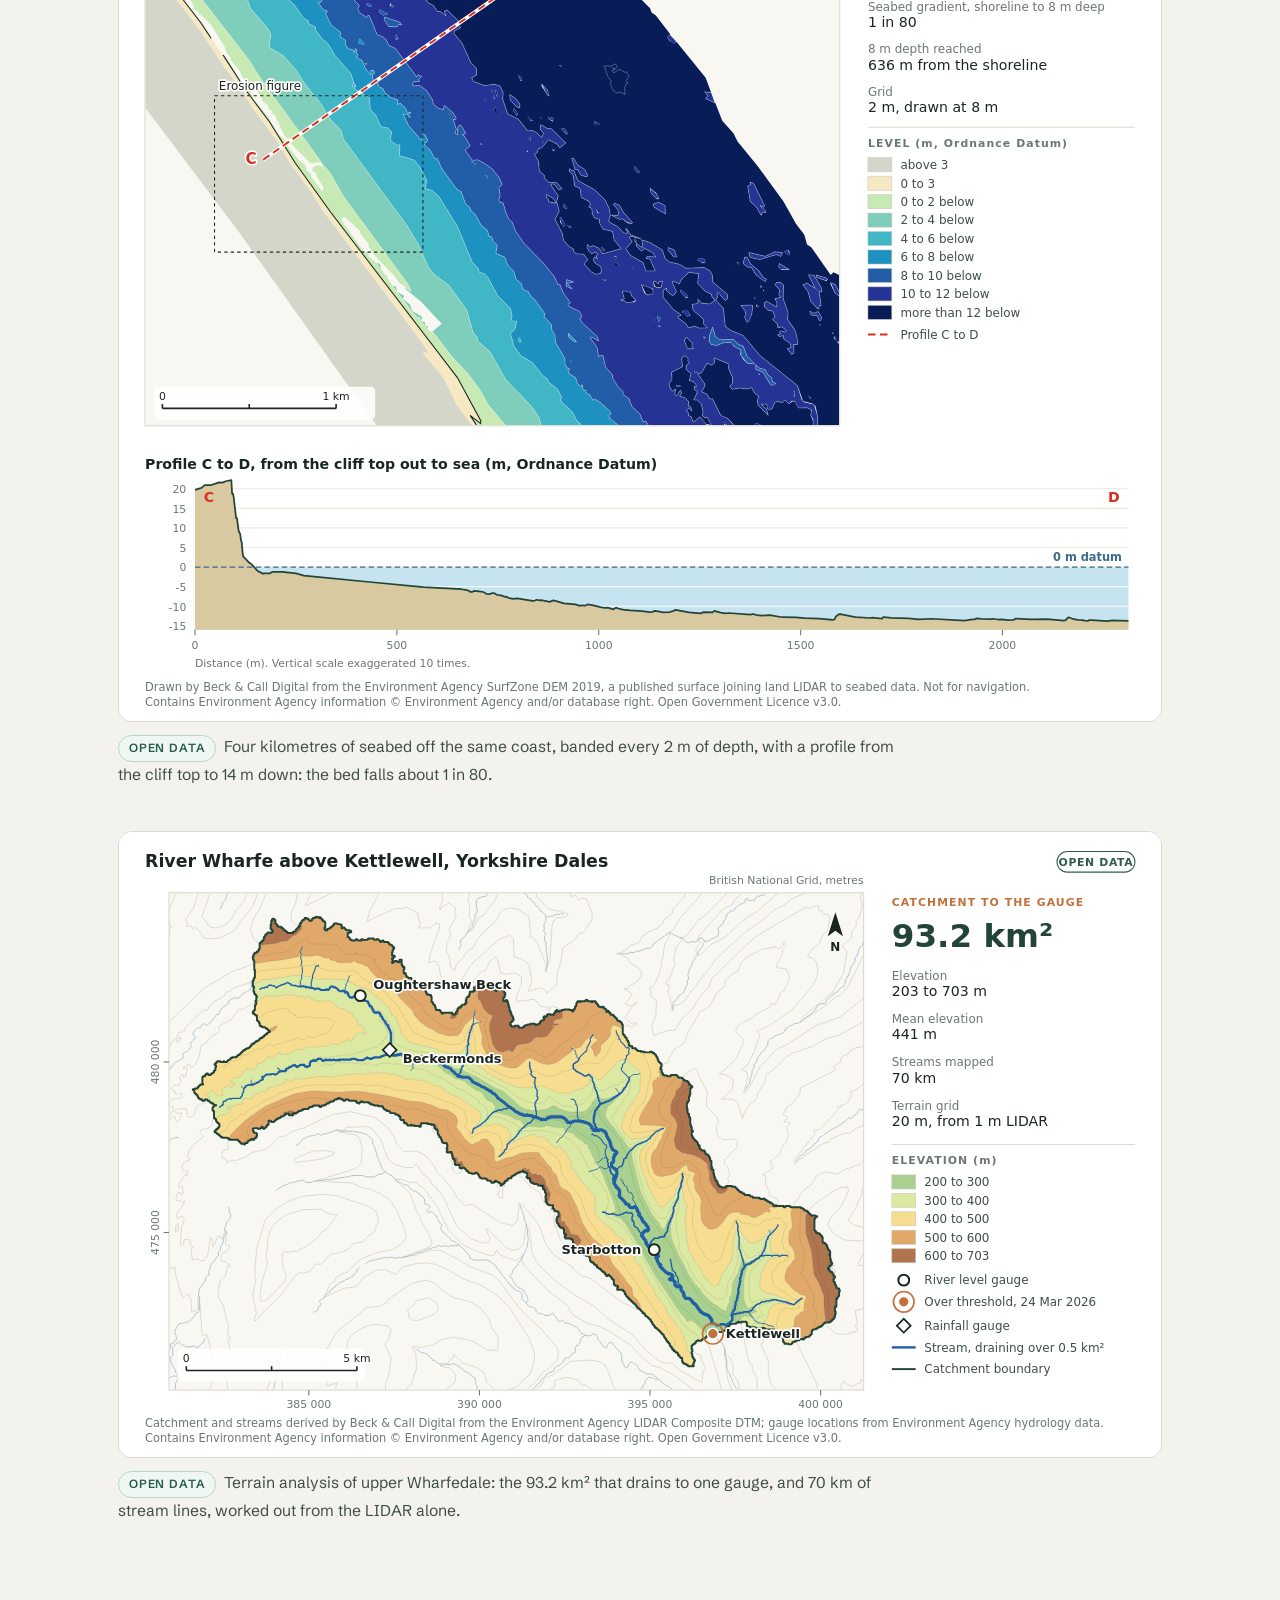
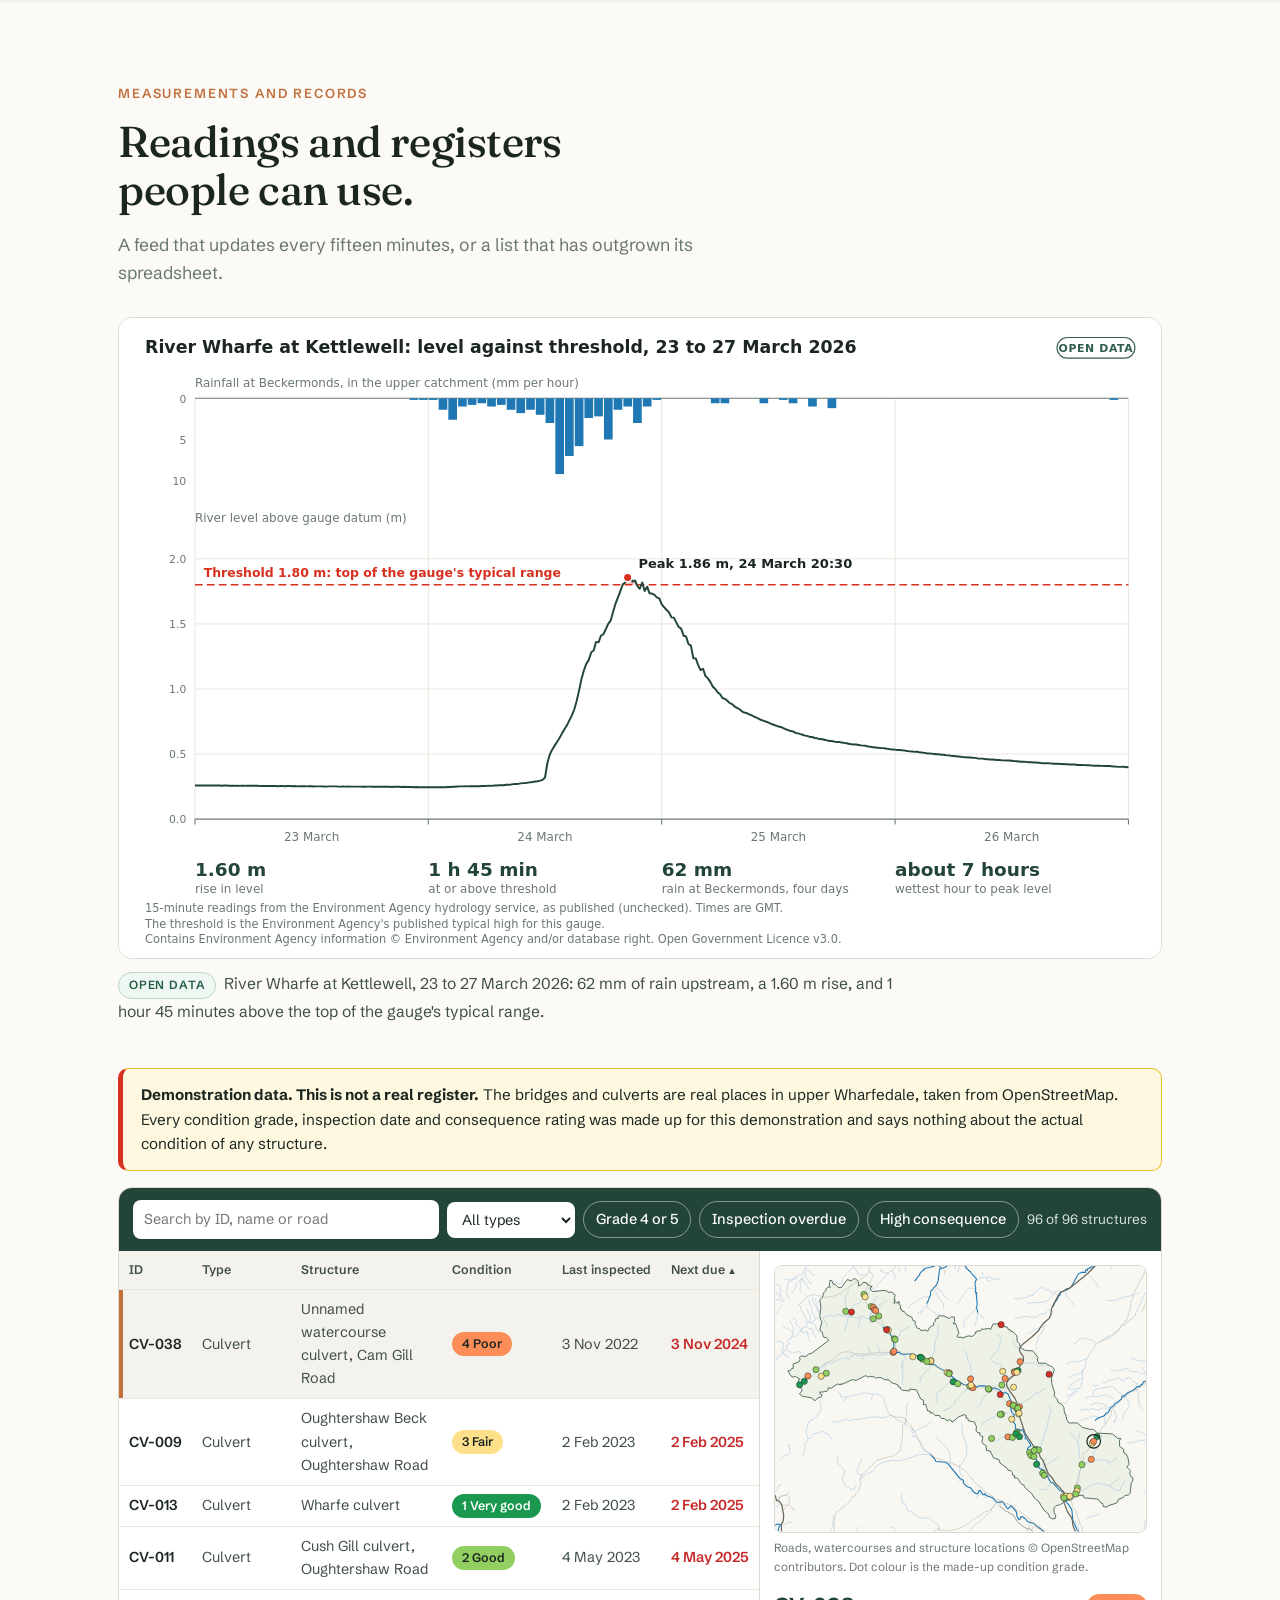
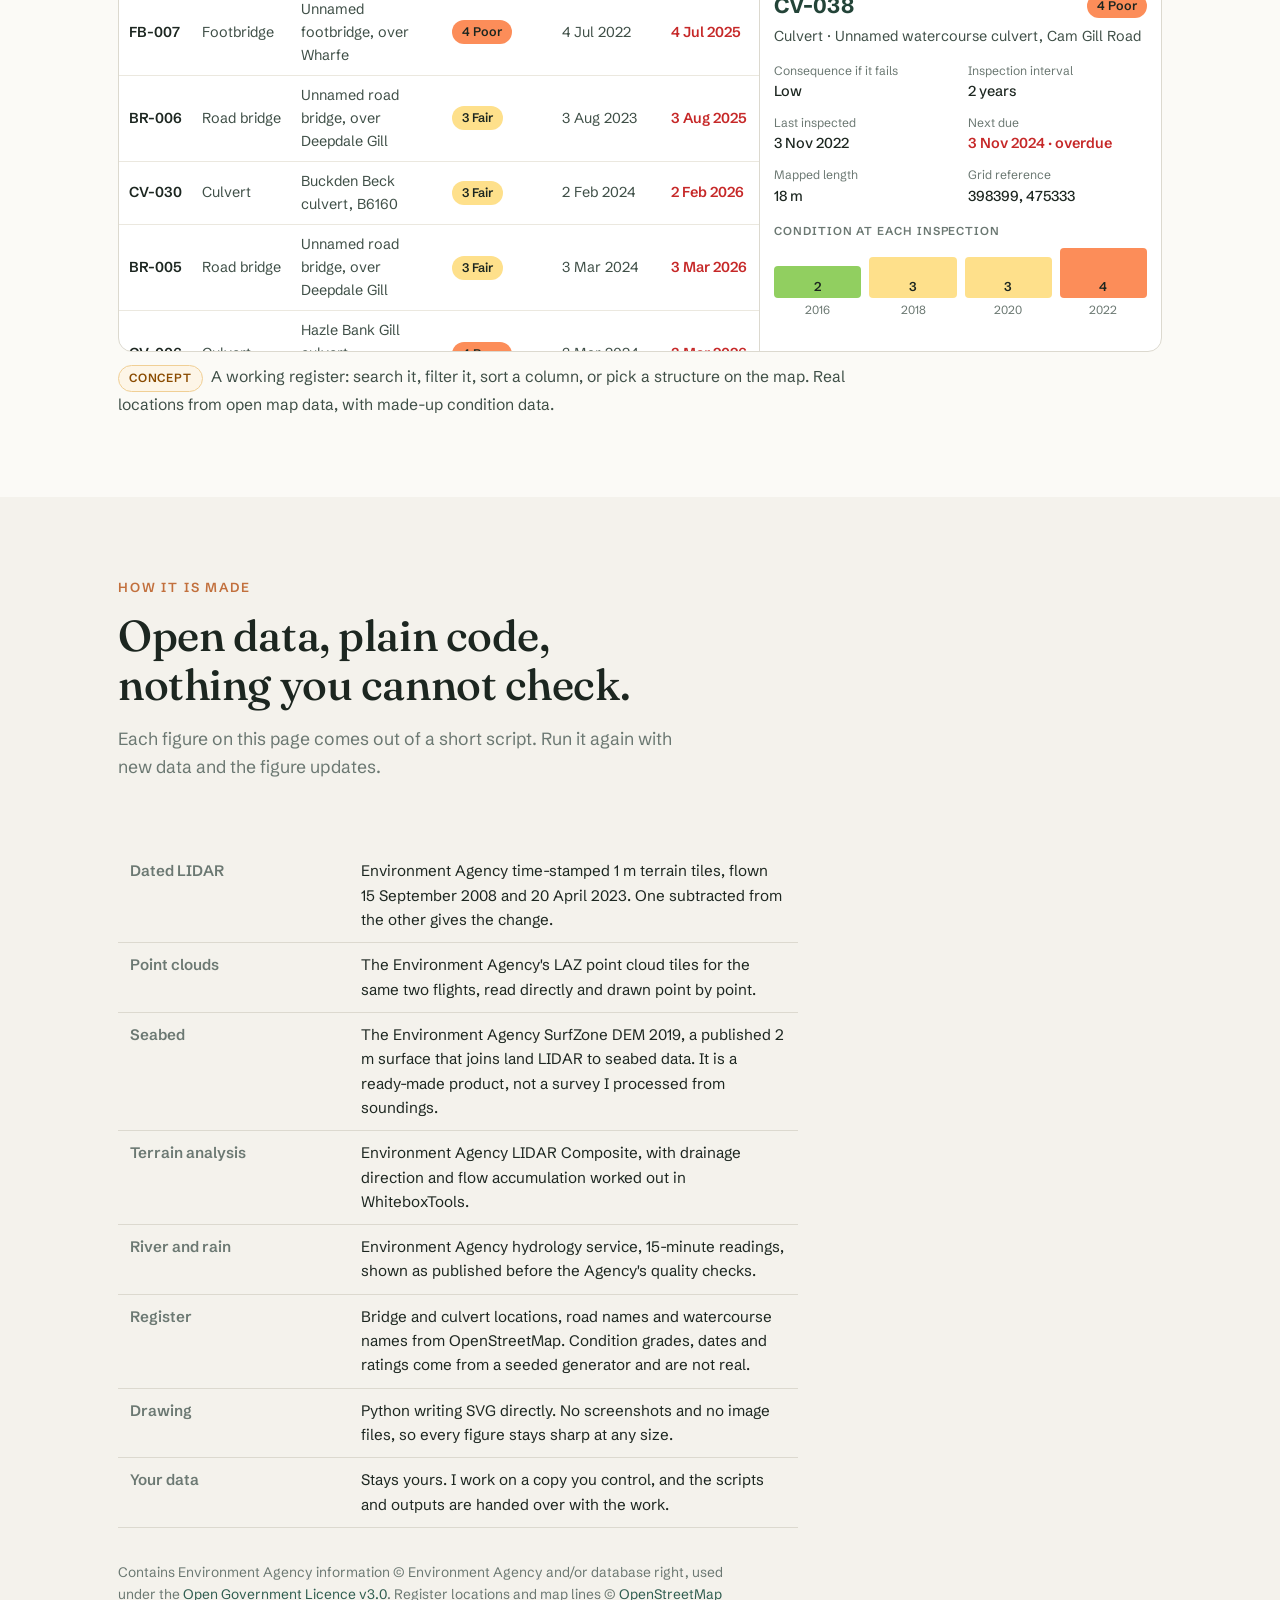
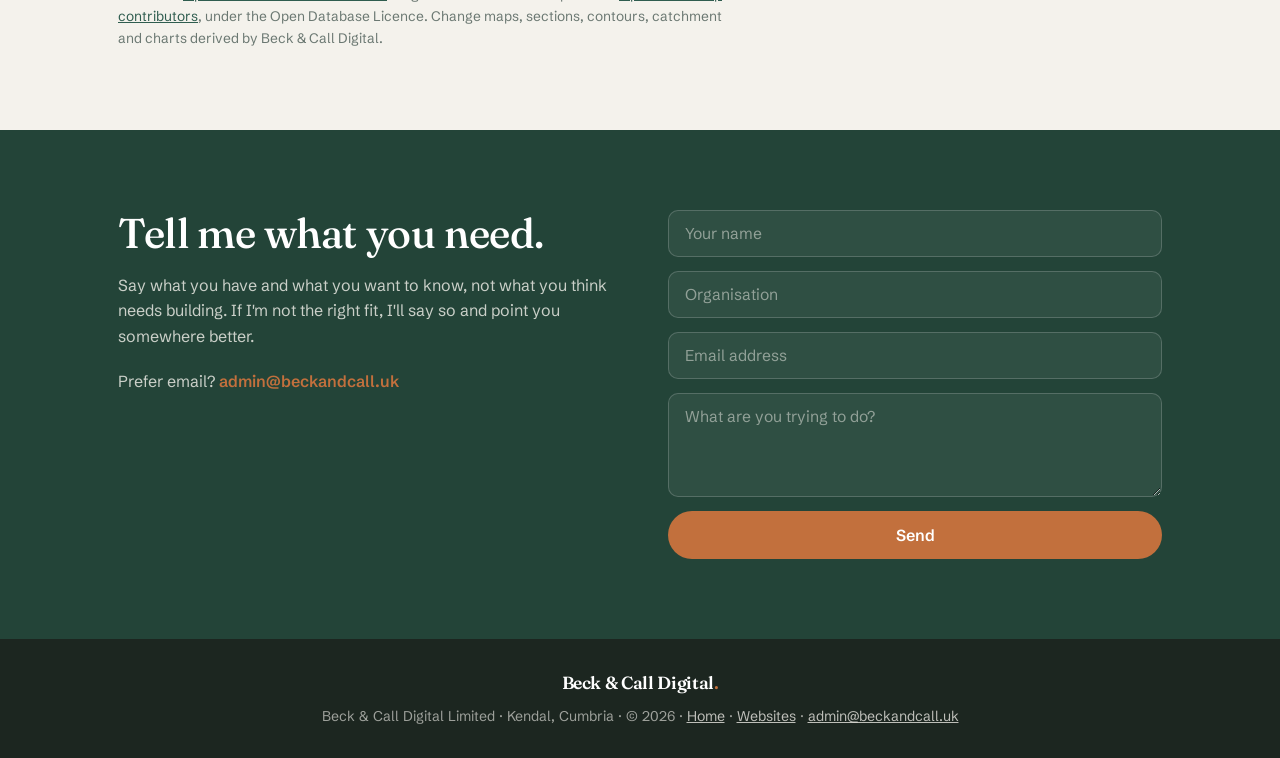
==== commit 920460a8: "feat: interactive structures register on open map data, with a demonstration warning Search, filters" ====
--- a/organisations.html
+++ b/organisations.html
@@ -105,11 +105,13 @@
       <figcaption><span class="status live">Open data</span> River Wharfe at Kettlewell, 23 to 27 March 2026: 62 mm of rain upstream, a 1.60 m rise, and 1 hour 45 minutes above the top of the gauge&#39;s typical range.</figcaption>
     </figure>
 
+    <div class="reg-warning" role="note">
+      <strong>Demonstration data. This is not a real register.</strong> The bridges and culverts are real places in upper Wharfedale, taken from OpenStreetMap. Every condition grade, inspection date and consequence rating was made up for this demonstration and says nothing about the actual condition of any structure.
+    </div>
     <figure class="fig">
-      <div class="fig-scroll">
-        <a href="assets/org/structures-register.svg"><img src="assets/org/structures-register.svg" width="960" height="600" loading="lazy" alt="Interface concept showing a register of structures filtered to poor condition, sorted by inspection due date, with one culvert record open."></a>
-      </div>
-      <figcaption><span class="status building">Concept</span> Illustrative data: a register filtered to the records that need attention, with one open. The same layout suits any list of things that get inspected.</figcaption>
+      <div id="register" class="reg"></div>
+      <noscript><p class="reg-empty">The register needs JavaScript. It is a searchable table of 96 bridges and culverts with a map and a record panel.</p></noscript>
+      <figcaption><span class="status building">Concept</span> A working register: search it, filter it, sort a column, or pick a structure on the map. Real locations from open map data, with made-up condition data.</figcaption>
     </figure>
   </div>
 </section>
@@ -128,12 +130,12 @@
         <tr><th>Seabed</th><td>The Environment Agency SurfZone DEM 2019, a published 2 m surface that joins land LIDAR to seabed data. It is a ready-made product, not a survey I processed from soundings.</td></tr>
         <tr><th>Terrain analysis</th><td>Environment Agency LIDAR Composite, with drainage direction and flow accumulation worked out in WhiteboxTools.</td></tr>
         <tr><th>River and rain</th><td>Environment Agency hydrology service, 15-minute readings, shown as published before the Agency's quality checks.</td></tr>
-        <tr><th>Register</th><td>A made-up stock from a seeded generator. It describes no real asset, place or organisation.</td></tr>
+        <tr><th>Register</th><td>Bridge and culvert locations, road names and watercourse names from OpenStreetMap. Condition grades, dates and ratings come from a seeded generator and are not real.</td></tr>
         <tr><th>Drawing</th><td>Python writing SVG directly. No screenshots and no image files, so every figure stays sharp at any size.</td></tr>
         <tr><th>Your data</th><td>Stays yours. I work on a copy you control, and the scripts and outputs are handed over with the work.</td></tr>
       </table>
     </div>
-    <p class="credit">Contains Environment Agency information © Environment Agency and/or database right, used under the <a href="https://www.nationalarchives.gov.uk/doc/open-government-licence/version/3/">Open Government Licence v3.0</a>. Change maps, sections, contours, catchment and charts derived by Beck &amp; Call Digital.</p>
+    <p class="credit">Contains Environment Agency information © Environment Agency and/or database right, used under the <a href="https://www.nationalarchives.gov.uk/doc/open-government-licence/version/3/">Open Government Licence v3.0</a>. Register locations and map lines © <a href="https://www.openstreetmap.org/copyright">OpenStreetMap contributors</a>, under the Open Database Licence. Change maps, sections, contours, catchment and charts derived by Beck &amp; Call Digital.</p>
   </div>
 </section>
 
@@ -164,5 +166,7 @@
   <a href="mailto:admin@beckandcall.uk">admin@beckandcall.uk</a>
 </footer>
 
+<script src="assets/org/register-data.js" defer></script>
+<script src="assets/org/register.js" defer></script>
 </body>
 </html>
--- a/assets/site.css
+++ b/assets/site.css
@@ -206,5 +206,53 @@
   .nav-links a:not(.nav-cta) { font-size: 0.95rem; }
 }
 @media (max-width: 800px) {
-  .fig figcaption::after { content: " Swipe the figure sideways, or tap it to open it full size."; color: var(--stone); }
-}
+  .fig-scroll + figcaption::after { content: " Swipe the figure sideways, or tap it to open it full size."; color: var(--stone); }
+}
+
+/* Interactive structures register (organisations page). Data colours are red-amber-green. */
+.reg-warning { background: #fff8e1; border: 1px solid #e6c229; border-left: 5px solid #d7301f; border-radius: 10px;
+  padding: 14px 18px; margin: 0 0 16px; font-size: 0.95rem; color: var(--ink); }
+.reg { background: #fff; border: 1px solid var(--line); border-radius: 14px; overflow: hidden; font-size: 0.9rem; }
+.reg-bar { display: flex; flex-wrap: wrap; gap: 8px; align-items: center; padding: 12px 14px; background: var(--moss-deep); }
+.reg-bar input, .reg-bar select { font: inherit; padding: 7px 10px; border-radius: 8px; border: 1px solid transparent; background: #fff; color: var(--ink); }
+.reg-bar input { flex: 1 1 200px; min-width: 0; }
+.reg-chip { font: inherit; font-weight: 500; padding: 6px 12px; border-radius: 100px; border: 1px solid rgba(255,255,255,0.45);
+  background: transparent; color: #fff; cursor: pointer; }
+.reg-chip[aria-pressed="true"] { background: #fff; color: var(--moss-deep); border-color: #fff; }
+.reg-count { margin-left: auto; color: #d9e3dd; font-size: 0.85rem; }
+.reg-main { display: grid; grid-template-columns: minmax(0, 1.6fr) minmax(0, 1fr); }
+.reg-table { max-height: 700px; overflow: auto; border-right: 1px solid var(--line); position: relative; }
+.reg table { width: 100%; min-width: 620px; border-collapse: collapse; }
+.reg th { position: sticky; top: 0; background: var(--mist); text-align: left; padding: 0; white-space: nowrap; z-index: 1; }
+.reg th button { font: inherit; font-size: 0.78rem; font-weight: 600; color: var(--slate); background: none; border: 0; padding: 9px 10px; cursor: pointer; width: 100%; text-align: left; }
+.reg th[aria-sort="ascending"] button::after { content: " \25B2"; font-size: 0.6rem; }
+.reg th[aria-sort="descending"] button::after { content: " \25BC"; font-size: 0.6rem; }
+.reg td { padding: 8px 10px; border-top: 1px solid #ebe8df; vertical-align: middle; color: var(--slate); }
+.reg td.id { font-weight: 600; color: var(--ink); white-space: nowrap; }
+.reg td:nth-child(2), .reg td:nth-child(5), .reg td:nth-child(6) { white-space: nowrap; }
+.reg tbody tr { cursor: pointer; }
+.reg tbody tr:hover { background: #faf9f4; }
+.reg tbody tr.sel { background: var(--mist); box-shadow: inset 4px 0 0 var(--accent); }
+.reg tbody tr:focus-visible, .reg-chip:focus-visible, .reg th button:focus-visible { outline: 2px solid var(--accent); outline-offset: -2px; }
+.reg .late { color: #c62828; font-weight: 600; }
+.reg-pill { display: inline-block; padding: 2px 10px; border-radius: 100px; font-size: 0.78rem; font-weight: 600; white-space: nowrap; }
+.reg-side { padding: 14px; min-width: 0; }
+.reg-map svg { display: block; width: 100%; height: auto; border: 1px solid var(--line); border-radius: 8px; }
+.reg-credit { font-size: 0.74rem; color: var(--stone); margin: 6px 0 12px; }
+.reg-head { display: flex; justify-content: space-between; align-items: center; gap: 10px; }
+.reg-head strong { font-size: 1.35rem; color: var(--moss-deep); }
+.reg-name { color: var(--slate); margin: 2px 0 12px; }
+.reg-detail dl { display: grid; grid-template-columns: 1fr 1fr; gap: 10px 14px; margin-bottom: 14px; }
+.reg-detail dt { font-size: 0.76rem; color: var(--stone); }
+.reg-detail dd { font-weight: 500; color: var(--ink); }
+.reg-label { font-size: 0.72rem; font-weight: 600; letter-spacing: 0.08em; text-transform: uppercase; color: var(--stone); margin-bottom: 8px; }
+.reg-hist { display: flex; gap: 8px; align-items: flex-end; }
+.reg-hist div { flex: 1; text-align: center; display: flex; flex-direction: column; justify-content: flex-end; }
+.reg-hist span { display: flex; align-items: flex-end; justify-content: center; border-radius: 4px; font-weight: 600; font-size: 0.8rem; padding-bottom: 2px; }
+.reg-hist small { color: var(--stone); font-size: 0.74rem; margin-top: 3px; }
+.reg-empty { padding: 14px; color: var(--stone); }
+@media (max-width: 860px) {
+  .reg-main { grid-template-columns: 1fr; }
+  .reg-table { max-height: 340px; border-right: 0; border-bottom: 1px solid var(--line); }
+  .reg-count { margin-left: 0; width: 100%; }
+}
